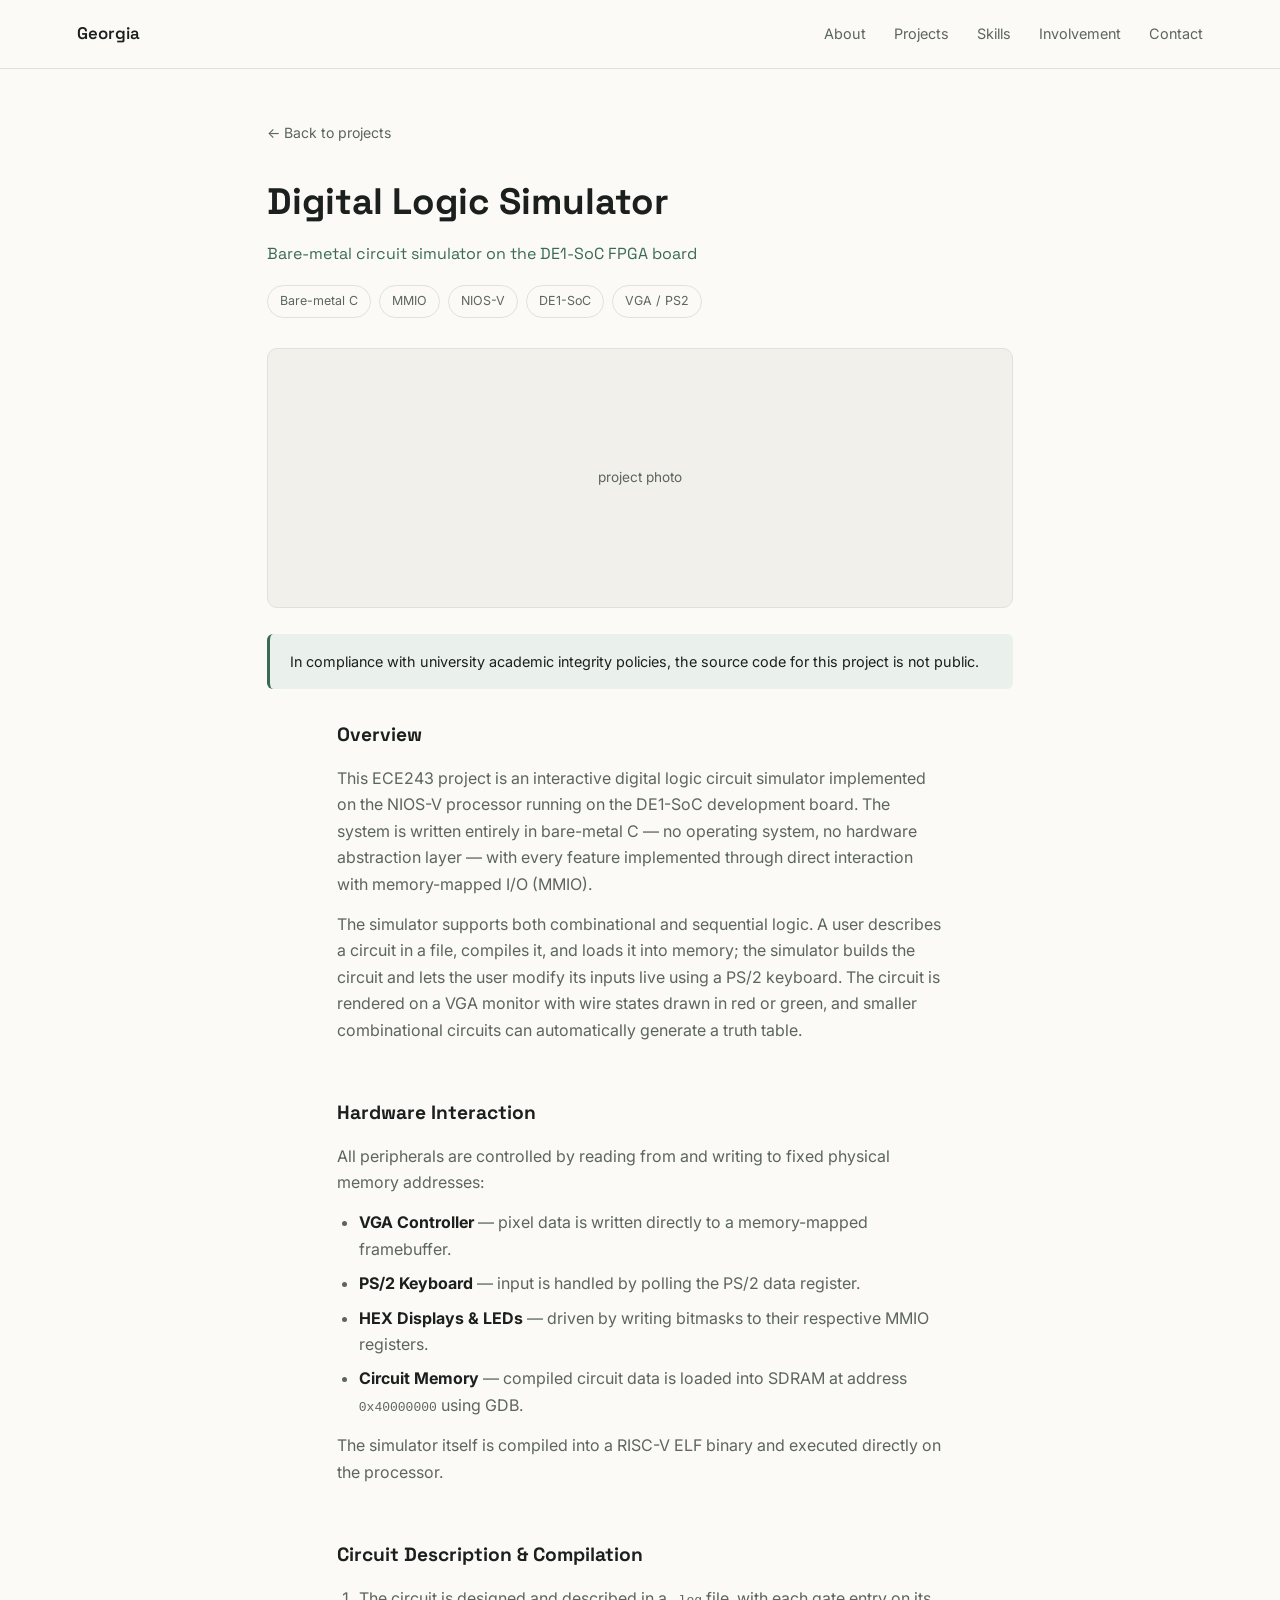
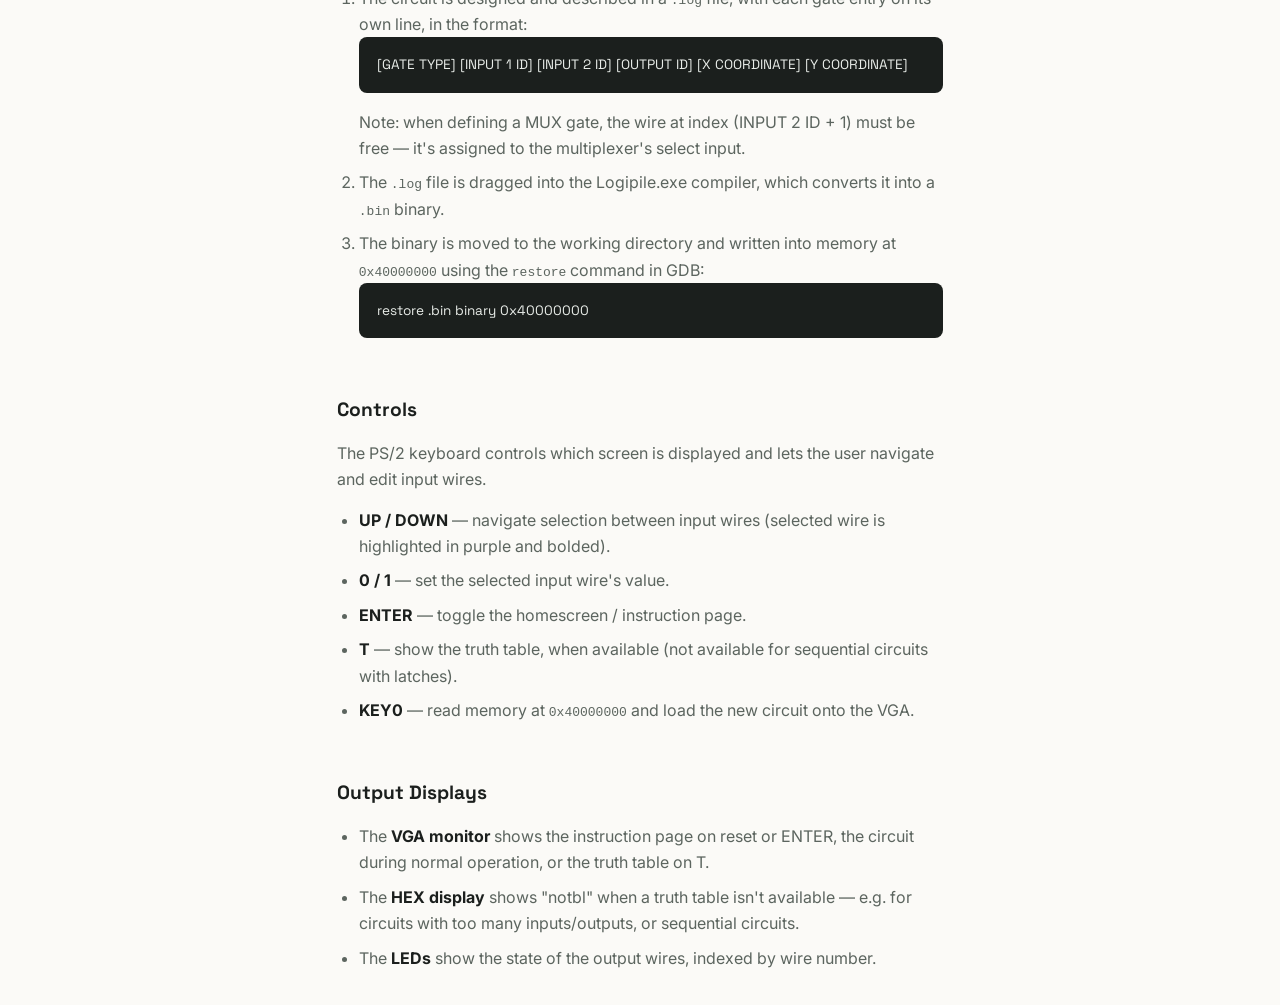
==== projects/digital-logic-simulator.html @ 555fcbdc "Add files via upload" ====
<!DOCTYPE html>
<html lang="en">
<head>
<meta charset="UTF-8">
<meta name="viewport" content="width=device-width, initial-scale=1.0">
<title>Digital Logic Simulator — Georgia</title>
<link rel="preconnect" href="https://fonts.googleapis.com">
<link rel="preconnect" href="https://fonts.gstatic.com" crossorigin>
<link href="https://fonts.googleapis.com/css2?family=Space+Grotesk:wght@400;500;600;700&family=Inter:wght@400;500;600&display=swap" rel="stylesheet">
<link rel="stylesheet" href="../style.css">
</head>
<body>

<header>
  <a class="name" href="../index.html">Georgia</a>
  <nav>
    <a href="../index.html#about">About</a>
    <a href="../index.html#projects">Projects</a>
    <a href="../index.html#skills">Skills</a>
    <a href="../index.html#involvement">Involvement</a>
    <a href="../index.html#contact">Contact</a>
  </nav>
</header>

<section class="detail-hero">
  <a class="back-link" href="../index.html#projects">&larr; Back to projects</a>
  <h1>Digital Logic Simulator</h1>
  <div class="subtitle">Bare-metal circuit simulator on the DE1-SoC FPGA board</div>
  <div class="tags">
    <span class="tag">Bare-metal C</span>
    <span class="tag">MMIO</span>
    <span class="tag">NIOS-V</span>
    <span class="tag">DE1-SoC</span>
    <span class="tag">VGA / PS2</span>
  </div>

  <div class="detail-photo">project photo</div>
  <!-- To add a photo: replace the div above with
       <div class="detail-photo"><img src="../images/digital-logic-simulator.jpg" alt="Digital Logic Simulator"></div> -->

  <div class="callout">
    In compliance with university academic integrity policies, the source code for this project is not public.
  </div>
</section>

<section class="detail-section">
  <h2>Overview</h2>
  <p>
    This ECE243 project is an interactive digital logic circuit simulator implemented on the NIOS-V processor running on the DE1-SoC development board. The system is written entirely in bare-metal C — no operating system, no hardware abstraction layer — with every feature implemented through direct interaction with memory-mapped I/O (MMIO).
  </p>
  <p>
    The simulator supports both combinational and sequential logic. A user describes a circuit in a file, compiles it, and loads it into memory; the simulator builds the circuit and lets the user modify its inputs live using a PS/2 keyboard. The circuit is rendered on a VGA monitor with wire states drawn in red or green, and smaller combinational circuits can automatically generate a truth table.
  </p>
</section>

<section class="detail-section">
  <h2>Hardware Interaction</h2>
  <p>All peripherals are controlled by reading from and writing to fixed physical memory addresses:</p>
  <ul>
    <li><b>VGA Controller</b> — pixel data is written directly to a memory-mapped framebuffer.</li>
    <li><b>PS/2 Keyboard</b> — input is handled by polling the PS/2 data register.</li>
    <li><b>HEX Displays &amp; LEDs</b> — driven by writing bitmasks to their respective MMIO registers.</li>
    <li><b>Circuit Memory</b> — compiled circuit data is loaded into SDRAM at address <code>0x40000000</code> using GDB.</li>
  </ul>
  <p>The simulator itself is compiled into a RISC-V ELF binary and executed directly on the processor.</p>
</section>

<section class="detail-section">
  <h2>Circuit Description &amp; Compilation</h2>
  <ol>
    <li>The circuit is designed and described in a <code>.log</code> file, with each gate entry on its own line, in the format:
      <div class="code-block">[GATE TYPE] [INPUT 1 ID] [INPUT 2 ID] [OUTPUT ID] [X COORDINATE] [Y COORDINATE]</div>
      Note: when defining a MUX gate, the wire at index (INPUT 2 ID + 1) must be free — it's assigned to the multiplexer's select input.
    </li>
    <li>The <code>.log</code> file is dragged into the Logipile.exe compiler, which converts it into a <code>.bin</code> binary.</li>
    <li>The binary is moved to the working directory and written into memory at <code>0x40000000</code> using the <code>restore</code> command in GDB:
      <div class="code-block">restore .bin binary 0x40000000</div>
    </li>
  </ol>
</section>

<section class="detail-section">
  <h2>Controls</h2>
  <p>The PS/2 keyboard controls which screen is displayed and lets the user navigate and edit input wires.</p>
  <ul>
    <li><b>UP / DOWN</b> — navigate selection between input wires (selected wire is highlighted in purple and bolded).</li>
    <li><b>0 / 1</b> — set the selected input wire's value.</li>
    <li><b>ENTER</b> — toggle the homescreen / instruction page.</li>
    <li><b>T</b> — show the truth table, when available (not available for sequential circuits with latches).</li>
    <li><b>KEY0</b> — read memory at <code>0x40000000</code> and load the new circuit onto the VGA.</li>
  </ul>
</section>

<section class="detail-section">
  <h2>Output Displays</h2>
  <ul>
    <li>The <b>VGA monitor</b> shows the instruction page on reset or ENTER, the circuit during normal operation, or the truth table on T.</li>
    <li>The <b>HEX display</b> shows "notbl" when a truth table isn't available — e.g. for circuits with too many inputs/outputs, or sequential circuits.</li>
    <li>The <b>LEDs</b> show the state of the output wires, indexed by wire number.</li>
  </ul>
</section>

</body>
</html>
---- style.css ----
:root{
  --bg: #fbfaf7;
  --ink: #1b1f1d;
  --muted: #5c655f;
  --line: #dfe1dc;
  --accent: #3a6b52;
  --accent-bg: #eaf1ec;
  --card: #ffffff;
  --mono: 'Space Grotesk', sans-serif;
  --sans: 'Inter', sans-serif;
}
*{ box-sizing:border-box; margin:0; padding:0; }
html{ scroll-behavior:smooth; }
body{ background:var(--bg); color:var(--ink); font-family:var(--sans); line-height:1.65; }
a{ color:inherit; }
img{ max-width:100%; display:block; }

header{
  position:sticky; top:0; z-index:10; background:rgba(251,250,247,0.9); backdrop-filter:blur(6px);
  border-bottom:1px solid var(--line);
  display:flex; justify-content:space-between; align-items:center;
  padding:20px 6vw;
}
header .name{ font-family:var(--mono); font-weight:600; font-size:1.05rem; text-decoration:none; }
nav{ display:flex; gap:28px; font-size:0.9rem; }
nav a{ text-decoration:none; color:var(--muted); }
nav a:hover{ color:var(--ink); }

section{ padding:80px 6vw; max-width:900px; margin:0 auto; }

/* Hero (homepage) */
.hero{ padding-top:70px; padding-bottom:60px; display:flex; gap:48px; align-items:center; flex-wrap:wrap; }
.hero-text{ flex:1 1 380px; }
.hero-photo{
  flex:0 0 200px; width:200px; height:200px; border-radius:50%;
  background:var(--card); border:1px solid var(--line);
  display:flex; align-items:center; justify-content:center;
  color:var(--muted); font-size:0.8rem; text-align:center; overflow:hidden;
}
.hero-photo img{ width:100%; height:100%; object-fit:cover; }
.hero h1{ font-family:var(--mono); font-weight:700; font-size:clamp(2rem, 4vw, 2.6rem); line-height:1.2; }
.hero .role{ color:var(--accent); font-family:var(--mono); font-weight:500; margin-top:6px; font-size:1.1rem; }
.hero p{ margin-top:16px; color:var(--muted); max-width:520px; }
.hero .tags{ margin-top:20px; display:flex; gap:8px; flex-wrap:wrap; }
.tag{ font-size:0.78rem; color:var(--muted); border:1px solid var(--line); padding:5px 12px; border-radius:20px; }

h2.sec-title{ font-family:var(--mono); font-size:1.5rem; margin-bottom:36px; }

/* About */
.about p{ color:var(--muted); max-width:640px; }

/* Project cards (homepage grid) */
.project{
  background:var(--card); border:1px solid var(--line); border-radius:10px;
  overflow:hidden; margin-bottom:28px; display:flex; flex-wrap:wrap;
  transition:border-color .2s, transform .2s;
}
.project:hover{ border-color:var(--accent); }
.project-photo{
  flex:0 0 260px; min-height:180px; background:#f1f0eb;
  display:flex; align-items:center; justify-content:center;
  color:var(--muted); font-size:0.8rem; text-align:center; padding:20px;
}
.project-photo img{ width:100%; height:100%; object-fit:cover; }
.project-body{ flex:1 1 320px; padding:26px 28px; display:flex; flex-direction:column; }
.project-body h3{ font-family:var(--mono); font-size:1.1rem; margin-bottom:8px; }
.project-body p{ color:var(--muted); font-size:0.95rem; }
.project-tags{ margin-top:14px; display:flex; gap:8px; flex-wrap:wrap; }
.project-tags span{ font-size:0.72rem; color:var(--accent); background:var(--accent-bg); padding:4px 10px; border-radius:20px; }
.project-link{
  margin-top:16px; font-size:0.88rem; font-weight:600; color:var(--accent);
  text-decoration:none; display:inline-flex; align-items:center; gap:6px;
}
.project-link:hover{ text-decoration:underline; }

/* Skills */
.skills-grid{ display:grid; grid-template-columns:repeat(2, 1fr); gap:30px; }
.skill-group h4{ font-family:var(--mono); font-size:0.95rem; margin-bottom:10px; }
.skill-group ul{ list-style:none; color:var(--muted); font-size:0.92rem; }
.skill-group li{ padding:5px 0; }

/* Involvement */
.role-row{ display:flex; gap:20px; margin-bottom:24px; padding-bottom:24px; border-bottom:1px solid var(--line); }
.role-row:last-child{ border-bottom:none; }
.role-row .org{ flex:0 0 140px; font-family:var(--mono); font-weight:600; }
.role-row h3{ font-size:1rem; margin-bottom:4px; }
.role-row p{ color:var(--muted); font-size:0.92rem; }

footer{ border-top:1px solid var(--line); padding:60px 6vw; text-align:center; }
footer h2{ font-family:var(--mono); font-size:1.4rem; margin-bottom:12px; }
footer p{ color:var(--muted); margin-bottom:20px; }
.links{ display:flex; gap:26px; justify-content:center; flex-wrap:wrap; }
.links a{ text-decoration:none; border-bottom:1px solid var(--line); padding-bottom:2px; font-size:0.95rem; }
.links a:hover{ border-color:var(--accent); color:var(--accent); }
.fine{ margin-top:36px; font-size:0.75rem; color:#9aa39c; }

/* ---- Project detail pages ---- */
.back-link{
  display:inline-flex; align-items:center; gap:6px; font-size:0.88rem; color:var(--muted);
  text-decoration:none; margin-bottom:28px;
}
.back-link:hover{ color:var(--accent); }

.detail-hero{ padding-top:50px; padding-bottom:10px; }
.detail-hero h1{ font-family:var(--mono); font-weight:700; font-size:clamp(1.8rem, 4vw, 2.3rem); }
.detail-hero .subtitle{ color:var(--accent); font-family:var(--mono); font-size:1rem; margin-top:8px; }
.detail-hero .tags{ margin-top:18px; display:flex; gap:8px; flex-wrap:wrap; }

.detail-photo{
  margin-top:30px; border-radius:10px; overflow:hidden; background:#f1f0eb;
  min-height:260px; display:flex; align-items:center; justify-content:center;
  color:var(--muted); font-size:0.85rem; border:1px solid var(--line);
}
.detail-photo img{ width:100%; height:100%; object-fit:cover; }

.callout{
  margin-top:26px; padding:16px 20px; background:var(--accent-bg); border-left:3px solid var(--accent);
  border-radius:6px; font-size:0.9rem; color:var(--ink);
}

.detail-section{ padding-top:20px; padding-bottom:20px; max-width:760px; }
.detail-section h2{ font-family:var(--mono); font-size:1.2rem; margin-bottom:14px; }
.detail-section p{ color:var(--muted); margin-bottom:14px; }
.detail-section ul, .detail-section ol{ color:var(--muted); margin-left:22px; margin-bottom:14px; }
.detail-section li{ margin-bottom:8px; }
.detail-section li b{ color:var(--ink); }

.code-block{
  background:#1b1f1d; color:#e8ece8; font-family:'Space Grotesk', monospace;
  font-size:0.85rem; padding:16px 18px; border-radius:8px; overflow-x:auto;
  margin-bottom:16px; line-height:1.7;
}

@media (max-width:700px){
  .skills-grid{ grid-template-columns:1fr; }
  nav{ gap:16px; font-size:0.82rem; }
  .hero{ flex-direction:column-reverse; text-align:center; }
  .hero p{ margin-left:auto; margin-right:auto; }
  .hero .tags{ justify-content:center; }
  .project{ flex-direction:column; }
  .project-photo{ flex:0 0 160px; width:100%; }
}
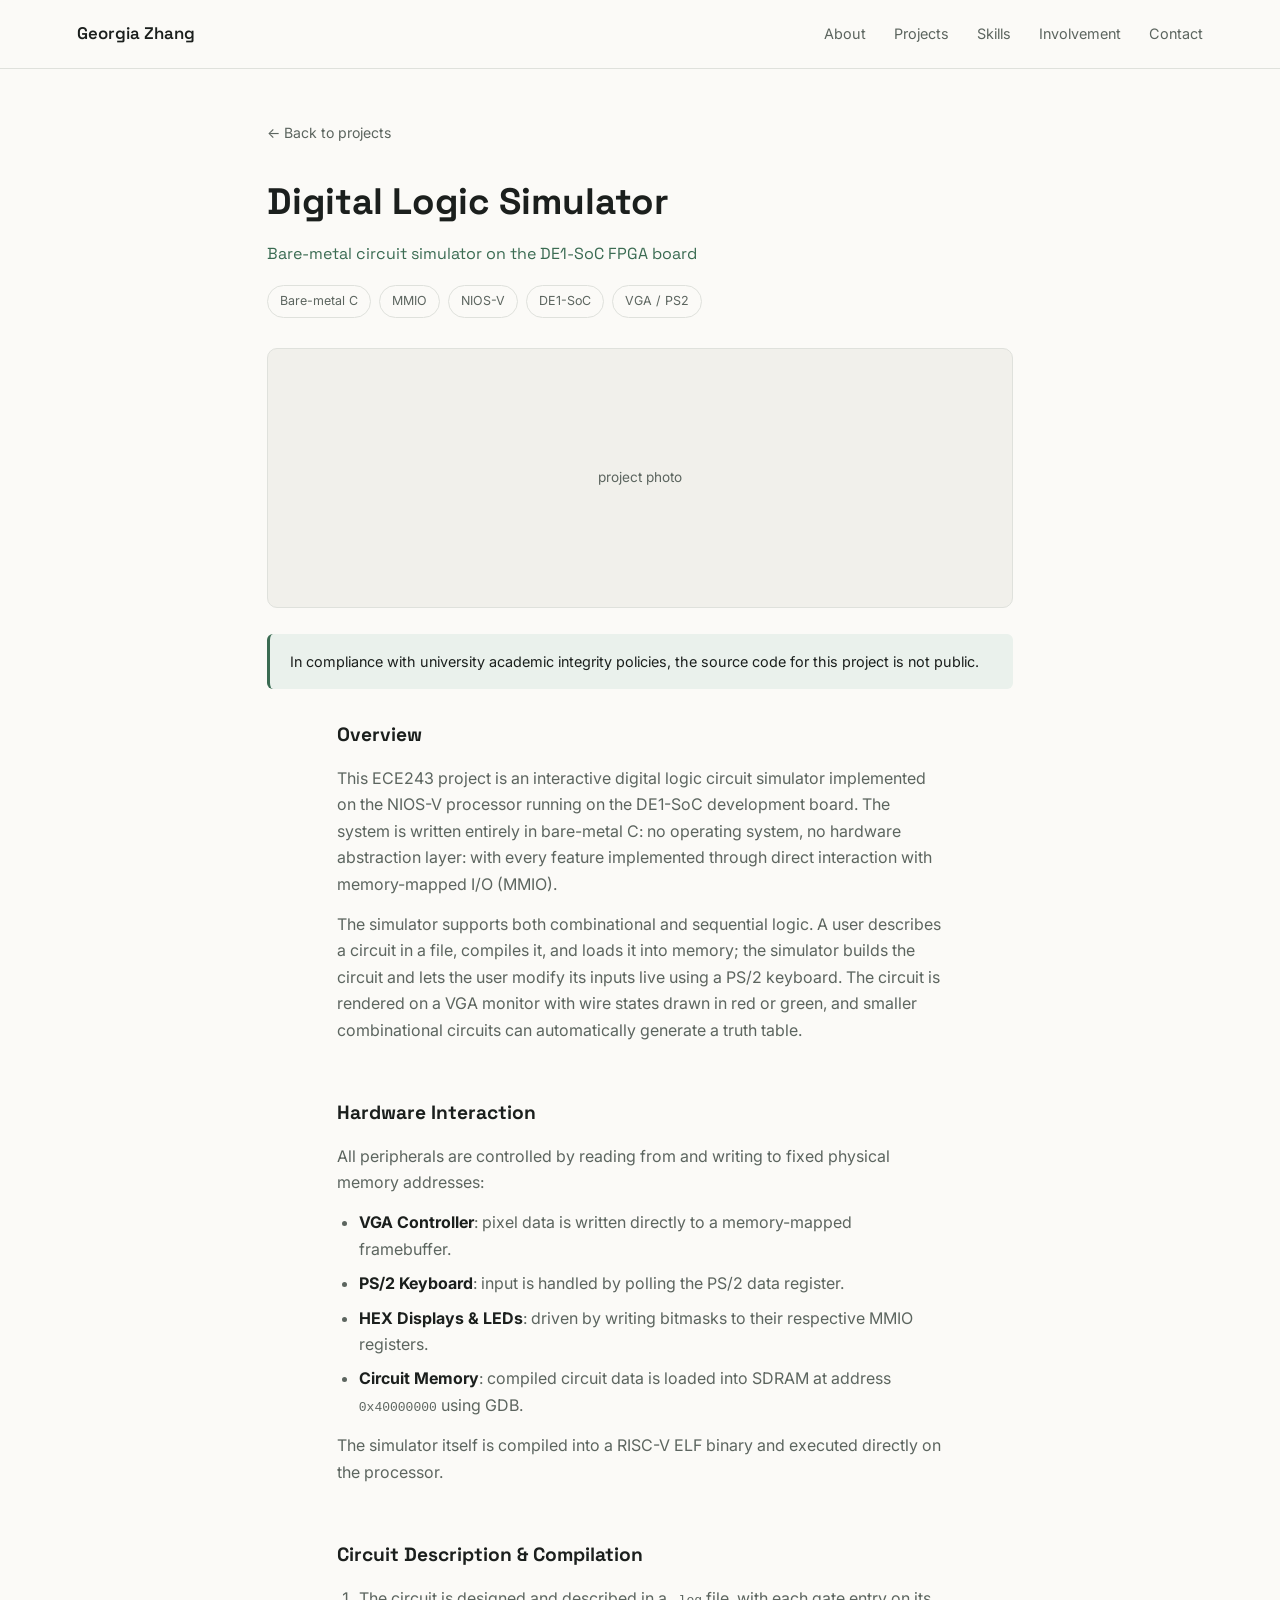
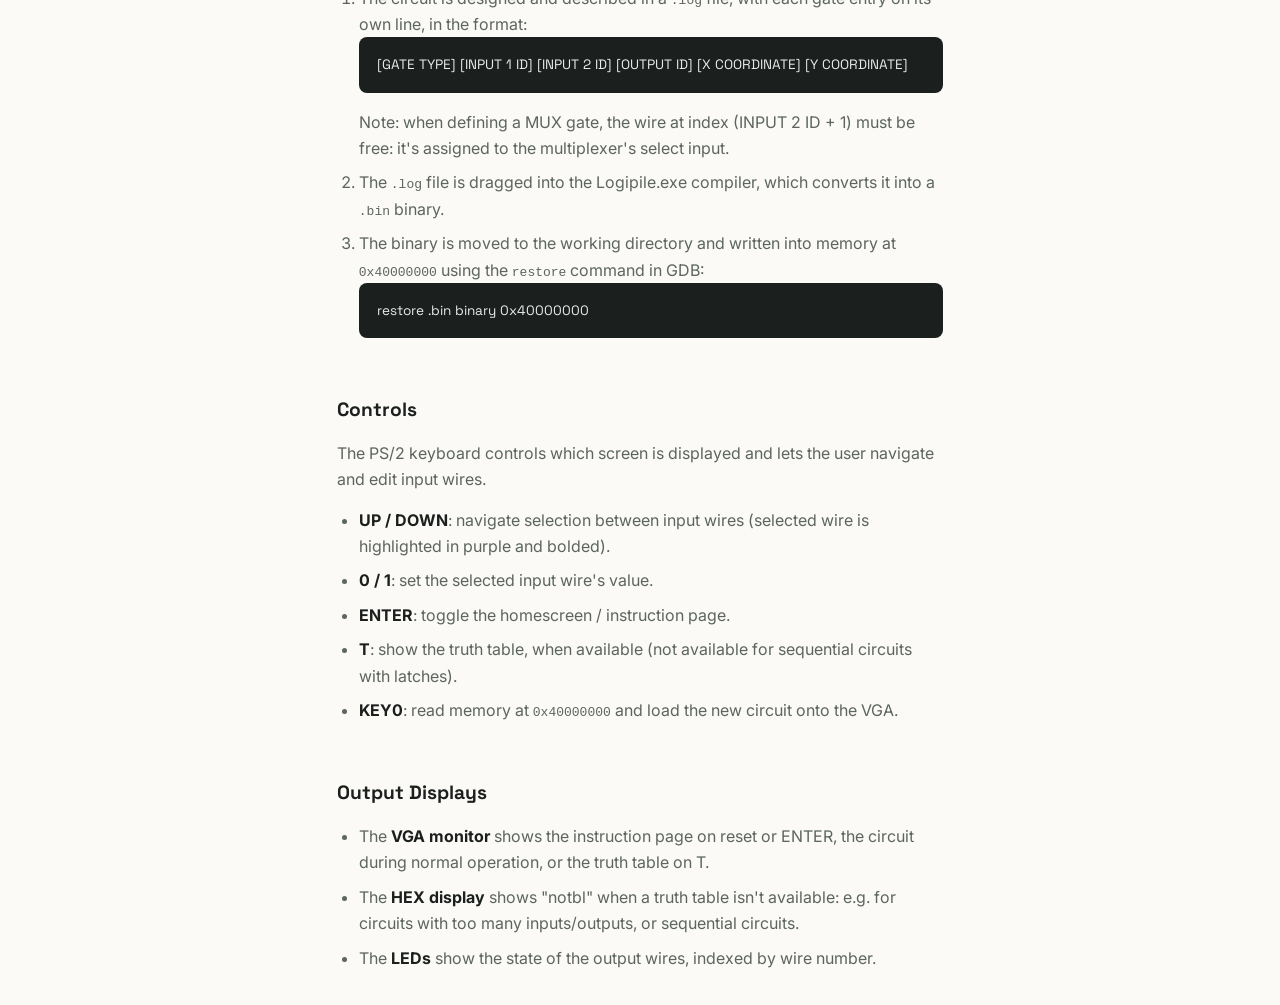
==== commit abab2598: "updatw" ====
--- a/projects/digital-logic-simulator.html
+++ b/projects/digital-logic-simulator.html
@@ -3,7 +3,7 @@
 <head>
 <meta charset="UTF-8">
 <meta name="viewport" content="width=device-width, initial-scale=1.0">
-<title>Digital Logic Simulator — Georgia</title>
+<title>Digital Logic Simulator: Georgia Zhang</title>
 <link rel="preconnect" href="https://fonts.googleapis.com">
 <link rel="preconnect" href="https://fonts.gstatic.com" crossorigin>
 <link href="https://fonts.googleapis.com/css2?family=Space+Grotesk:wght@400;500;600;700&family=Inter:wght@400;500;600&display=swap" rel="stylesheet">
@@ -12,7 +12,7 @@
 <body>
 
 <header>
-  <a class="name" href="../index.html">Georgia</a>
+  <a class="name" href="../index.html">Georgia Zhang</a>
   <nav>
     <a href="../index.html#about">About</a>
     <a href="../index.html#projects">Projects</a>
@@ -46,7 +46,7 @@
 <section class="detail-section">
   <h2>Overview</h2>
   <p>
-    This ECE243 project is an interactive digital logic circuit simulator implemented on the NIOS-V processor running on the DE1-SoC development board. The system is written entirely in bare-metal C — no operating system, no hardware abstraction layer — with every feature implemented through direct interaction with memory-mapped I/O (MMIO).
+    This ECE243 project is an interactive digital logic circuit simulator implemented on the NIOS-V processor running on the DE1-SoC development board. The system is written entirely in bare-metal C: no operating system, no hardware abstraction layer: with every feature implemented through direct interaction with memory-mapped I/O (MMIO).
   </p>
   <p>
     The simulator supports both combinational and sequential logic. A user describes a circuit in a file, compiles it, and loads it into memory; the simulator builds the circuit and lets the user modify its inputs live using a PS/2 keyboard. The circuit is rendered on a VGA monitor with wire states drawn in red or green, and smaller combinational circuits can automatically generate a truth table.
@@ -57,10 +57,10 @@
   <h2>Hardware Interaction</h2>
   <p>All peripherals are controlled by reading from and writing to fixed physical memory addresses:</p>
   <ul>
-    <li><b>VGA Controller</b> — pixel data is written directly to a memory-mapped framebuffer.</li>
-    <li><b>PS/2 Keyboard</b> — input is handled by polling the PS/2 data register.</li>
-    <li><b>HEX Displays &amp; LEDs</b> — driven by writing bitmasks to their respective MMIO registers.</li>
-    <li><b>Circuit Memory</b> — compiled circuit data is loaded into SDRAM at address <code>0x40000000</code> using GDB.</li>
+    <li><b>VGA Controller</b>: pixel data is written directly to a memory-mapped framebuffer.</li>
+    <li><b>PS/2 Keyboard</b>: input is handled by polling the PS/2 data register.</li>
+    <li><b>HEX Displays &amp; LEDs</b>: driven by writing bitmasks to their respective MMIO registers.</li>
+    <li><b>Circuit Memory</b>: compiled circuit data is loaded into SDRAM at address <code>0x40000000</code> using GDB.</li>
   </ul>
   <p>The simulator itself is compiled into a RISC-V ELF binary and executed directly on the processor.</p>
 </section>
@@ -70,7 +70,7 @@
   <ol>
     <li>The circuit is designed and described in a <code>.log</code> file, with each gate entry on its own line, in the format:
       <div class="code-block">[GATE TYPE] [INPUT 1 ID] [INPUT 2 ID] [OUTPUT ID] [X COORDINATE] [Y COORDINATE]</div>
-      Note: when defining a MUX gate, the wire at index (INPUT 2 ID + 1) must be free — it's assigned to the multiplexer's select input.
+      Note: when defining a MUX gate, the wire at index (INPUT 2 ID + 1) must be free: it's assigned to the multiplexer's select input.
     </li>
     <li>The <code>.log</code> file is dragged into the Logipile.exe compiler, which converts it into a <code>.bin</code> binary.</li>
     <li>The binary is moved to the working directory and written into memory at <code>0x40000000</code> using the <code>restore</code> command in GDB:
@@ -83,11 +83,11 @@
   <h2>Controls</h2>
   <p>The PS/2 keyboard controls which screen is displayed and lets the user navigate and edit input wires.</p>
   <ul>
-    <li><b>UP / DOWN</b> — navigate selection between input wires (selected wire is highlighted in purple and bolded).</li>
-    <li><b>0 / 1</b> — set the selected input wire's value.</li>
-    <li><b>ENTER</b> — toggle the homescreen / instruction page.</li>
-    <li><b>T</b> — show the truth table, when available (not available for sequential circuits with latches).</li>
-    <li><b>KEY0</b> — read memory at <code>0x40000000</code> and load the new circuit onto the VGA.</li>
+    <li><b>UP / DOWN</b>: navigate selection between input wires (selected wire is highlighted in purple and bolded).</li>
+    <li><b>0 / 1</b>: set the selected input wire's value.</li>
+    <li><b>ENTER</b>: toggle the homescreen / instruction page.</li>
+    <li><b>T</b>: show the truth table, when available (not available for sequential circuits with latches).</li>
+    <li><b>KEY0</b>: read memory at <code>0x40000000</code> and load the new circuit onto the VGA.</li>
   </ul>
 </section>
 
@@ -95,7 +95,7 @@
   <h2>Output Displays</h2>
   <ul>
     <li>The <b>VGA monitor</b> shows the instruction page on reset or ENTER, the circuit during normal operation, or the truth table on T.</li>
-    <li>The <b>HEX display</b> shows "notbl" when a truth table isn't available — e.g. for circuits with too many inputs/outputs, or sequential circuits.</li>
+    <li>The <b>HEX display</b> shows "notbl" when a truth table isn't available: e.g. for circuits with too many inputs/outputs, or sequential circuits.</li>
     <li>The <b>LEDs</b> show the state of the output wires, indexed by wire number.</li>
   </ul>
 </section>
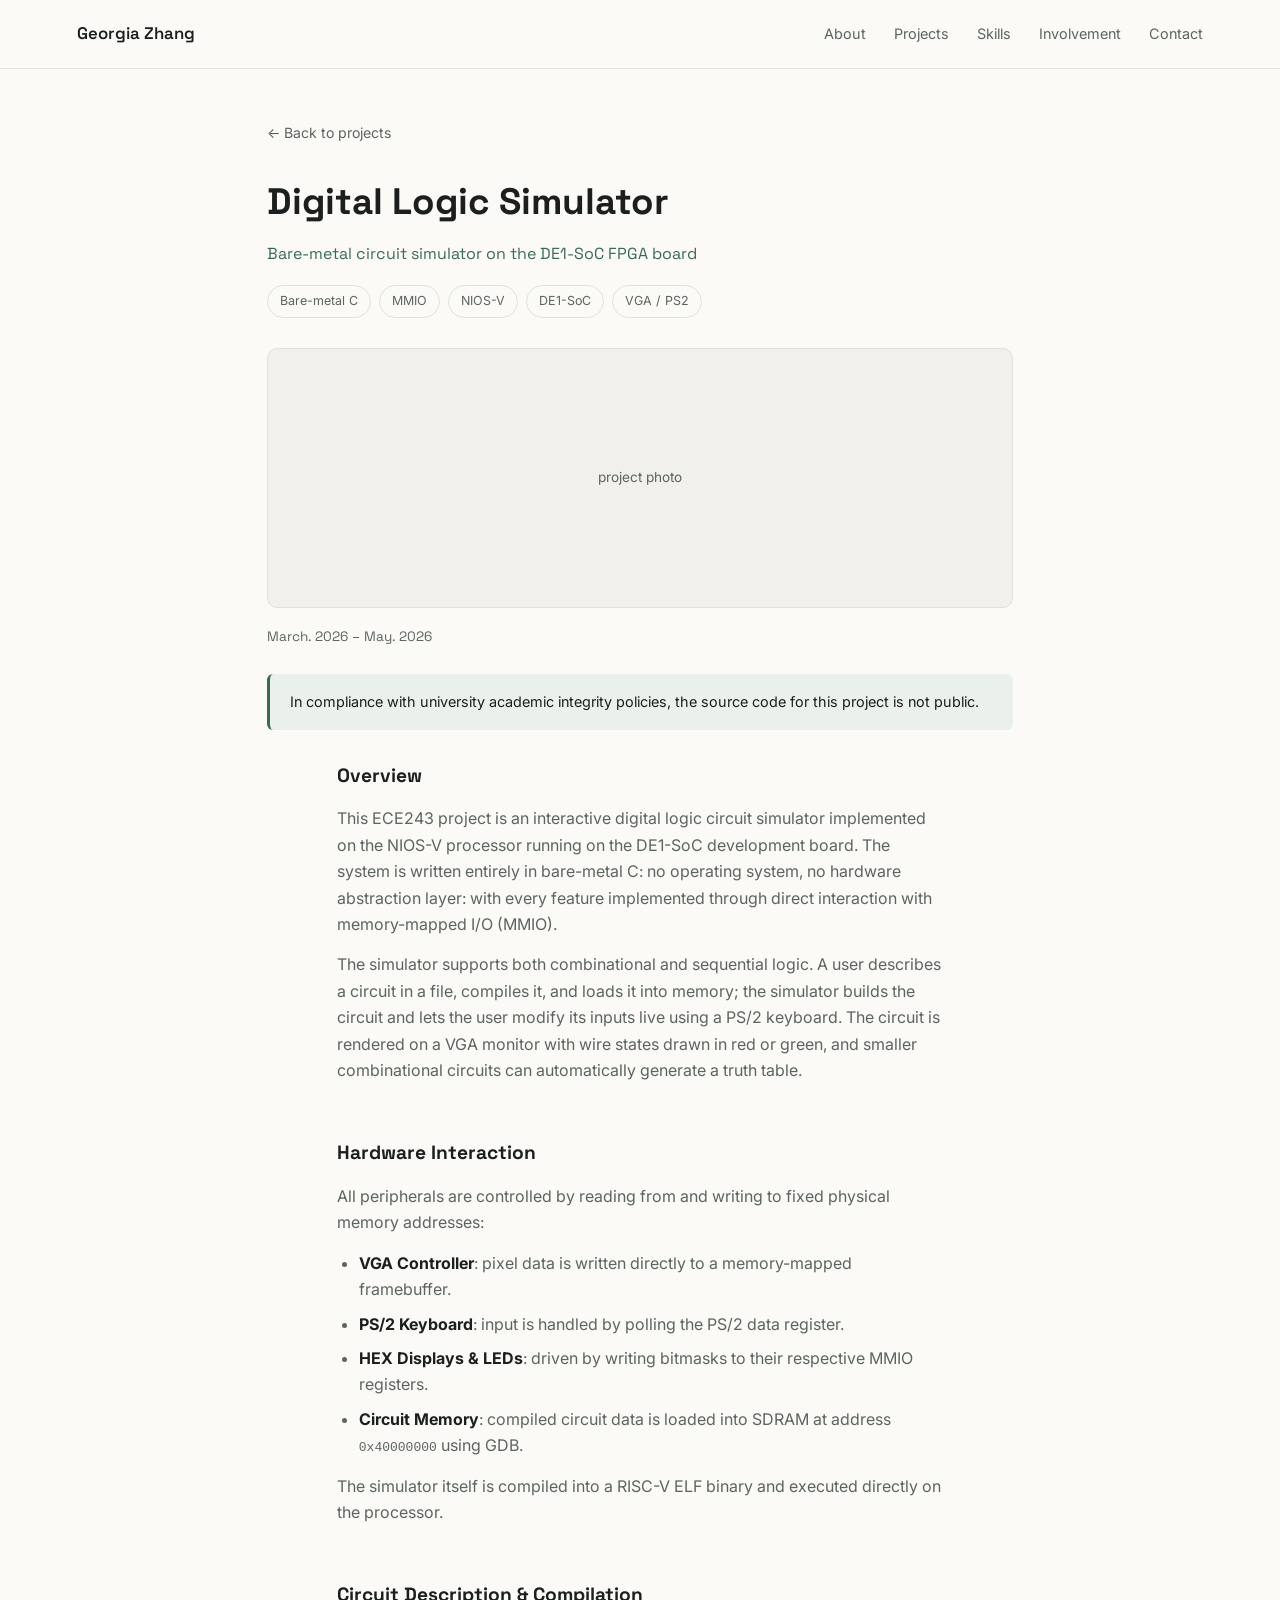
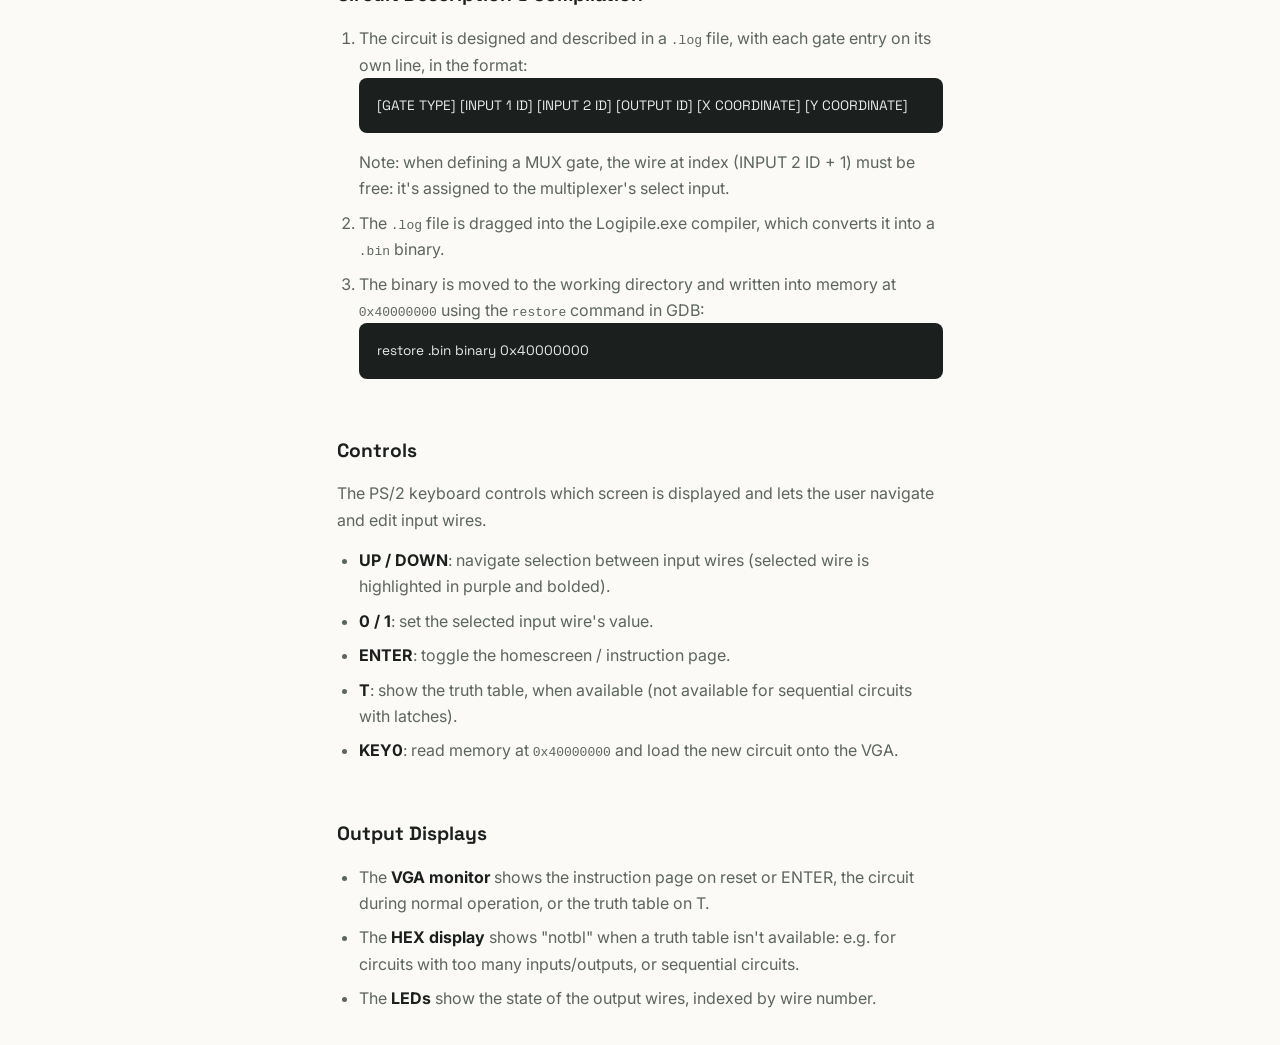
==== commit 167841d1: "updates" ====
--- a/projects/digital-logic-simulator.html
+++ b/projects/digital-logic-simulator.html
@@ -1,104 +1,126 @@
 <!DOCTYPE html>
 <html lang="en">
+
 <head>
-<meta charset="UTF-8">
-<meta name="viewport" content="width=device-width, initial-scale=1.0">
-<title>Digital Logic Simulator: Georgia Zhang</title>
-<link rel="preconnect" href="https://fonts.googleapis.com">
-<link rel="preconnect" href="https://fonts.gstatic.com" crossorigin>
-<link href="https://fonts.googleapis.com/css2?family=Space+Grotesk:wght@400;500;600;700&family=Inter:wght@400;500;600&display=swap" rel="stylesheet">
-<link rel="stylesheet" href="../style.css">
+  <meta charset="UTF-8">
+  <meta name="viewport" content="width=device-width, initial-scale=1.0">
+  <title>Digital Logic Simulator: Georgia Zhang</title>
+  <link rel="preconnect" href="https://fonts.googleapis.com">
+  <link rel="preconnect" href="https://fonts.gstatic.com" crossorigin>
+  <link
+    href="https://fonts.googleapis.com/css2?family=Space+Grotesk:wght@400;500;600;700&family=Inter:wght@400;500;600&display=swap"
+    rel="stylesheet">
+  <link rel="stylesheet" href="../style.css">
 </head>
+
 <body>
 
-<header>
-  <a class="name" href="../index.html">Georgia Zhang</a>
-  <nav>
-    <a href="../index.html#about">About</a>
-    <a href="../index.html#projects">Projects</a>
-    <a href="../index.html#skills">Skills</a>
-    <a href="../index.html#involvement">Involvement</a>
-    <a href="../index.html#contact">Contact</a>
-  </nav>
-</header>
+  <header>
+    <a class="name" href="../index.html">Georgia Zhang</a>
+    <nav>
+      <a href="../index.html#about">About</a>
+      <a href="../index.html#projects">Projects</a>
+      <a href="../index.html#skills">Skills</a>
+      <a href="../index.html#involvement">Involvement</a>
+      <a href="../index.html#contact">Contact</a>
+    </nav>
+  </header>
 
-<section class="detail-hero">
-  <a class="back-link" href="../index.html#projects">&larr; Back to projects</a>
-  <h1>Digital Logic Simulator</h1>
-  <div class="subtitle">Bare-metal circuit simulator on the DE1-SoC FPGA board</div>
-  <div class="tags">
-    <span class="tag">Bare-metal C</span>
-    <span class="tag">MMIO</span>
-    <span class="tag">NIOS-V</span>
-    <span class="tag">DE1-SoC</span>
-    <span class="tag">VGA / PS2</span>
-  </div>
+  <section class="detail-hero">
+    <a class="back-link" href="../index.html#projects">&larr; Back to projects</a>
+    <h1>Digital Logic Simulator</h1>
+    <div class="subtitle">Bare-metal circuit simulator on the DE1-SoC FPGA board</div>
+    <div class="tags">
+      <span class="tag">Bare-metal C</span>
+      <span class="tag">MMIO</span>
+      <span class="tag">NIOS-V</span>
+      <span class="tag">DE1-SoC</span>
+      <span class="tag">VGA / PS2</span>
+    </div>
 
-  <div class="detail-photo">project photo</div>
-  <!-- To add a photo: replace the div above with
+    <div class="detail-photo">project photo</div>
+    <!-- To add a photo: replace the div above with
        <div class="detail-photo"><img src="../images/digital-logic-simulator.jpg" alt="Digital Logic Simulator"></div> -->
 
-  <div class="callout">
-    In compliance with university academic integrity policies, the source code for this project is not public.
-  </div>
-</section>
+    <p style="color:var(--muted); font-family:var(--mono); font-size:0.85rem; margin-top:18px;">March. 2026 – May. 2026
+    </p>
 
-<section class="detail-section">
-  <h2>Overview</h2>
-  <p>
-    This ECE243 project is an interactive digital logic circuit simulator implemented on the NIOS-V processor running on the DE1-SoC development board. The system is written entirely in bare-metal C: no operating system, no hardware abstraction layer: with every feature implemented through direct interaction with memory-mapped I/O (MMIO).
-  </p>
-  <p>
-    The simulator supports both combinational and sequential logic. A user describes a circuit in a file, compiles it, and loads it into memory; the simulator builds the circuit and lets the user modify its inputs live using a PS/2 keyboard. The circuit is rendered on a VGA monitor with wire states drawn in red or green, and smaller combinational circuits can automatically generate a truth table.
-  </p>
-</section>
+    <div class="callout">
+      In compliance with university academic integrity policies, the source code for this project is not public.
+    </div>
+  </section>
 
-<section class="detail-section">
-  <h2>Hardware Interaction</h2>
-  <p>All peripherals are controlled by reading from and writing to fixed physical memory addresses:</p>
-  <ul>
-    <li><b>VGA Controller</b>: pixel data is written directly to a memory-mapped framebuffer.</li>
-    <li><b>PS/2 Keyboard</b>: input is handled by polling the PS/2 data register.</li>
-    <li><b>HEX Displays &amp; LEDs</b>: driven by writing bitmasks to their respective MMIO registers.</li>
-    <li><b>Circuit Memory</b>: compiled circuit data is loaded into SDRAM at address <code>0x40000000</code> using GDB.</li>
-  </ul>
-  <p>The simulator itself is compiled into a RISC-V ELF binary and executed directly on the processor.</p>
-</section>
+  <section class="detail-section">
+    <h2>Overview</h2>
+    <p>
+      This ECE243 project is an interactive digital logic circuit simulator implemented on the NIOS-V processor running
+      on the DE1-SoC development board. The system is written entirely in bare-metal C: no operating system, no hardware
+      abstraction layer: with every feature implemented through direct interaction with memory-mapped I/O (MMIO).
+    </p>
+    <p>
+      The simulator supports both combinational and sequential logic. A user describes a circuit in a file, compiles it,
+      and loads it into memory; the simulator builds the circuit and lets the user modify its inputs live using a PS/2
+      keyboard. The circuit is rendered on a VGA monitor with wire states drawn in red or green, and smaller
+      combinational circuits can automatically generate a truth table.
+    </p>
+  </section>
 
-<section class="detail-section">
-  <h2>Circuit Description &amp; Compilation</h2>
-  <ol>
-    <li>The circuit is designed and described in a <code>.log</code> file, with each gate entry on its own line, in the format:
-      <div class="code-block">[GATE TYPE] [INPUT 1 ID] [INPUT 2 ID] [OUTPUT ID] [X COORDINATE] [Y COORDINATE]</div>
-      Note: when defining a MUX gate, the wire at index (INPUT 2 ID + 1) must be free: it's assigned to the multiplexer's select input.
-    </li>
-    <li>The <code>.log</code> file is dragged into the Logipile.exe compiler, which converts it into a <code>.bin</code> binary.</li>
-    <li>The binary is moved to the working directory and written into memory at <code>0x40000000</code> using the <code>restore</code> command in GDB:
-      <div class="code-block">restore .bin binary 0x40000000</div>
-    </li>
-  </ol>
-</section>
+  <section class="detail-section">
+    <h2>Hardware Interaction</h2>
+    <p>All peripherals are controlled by reading from and writing to fixed physical memory addresses:</p>
+    <ul>
+      <li><b>VGA Controller</b>: pixel data is written directly to a memory-mapped framebuffer.</li>
+      <li><b>PS/2 Keyboard</b>: input is handled by polling the PS/2 data register.</li>
+      <li><b>HEX Displays &amp; LEDs</b>: driven by writing bitmasks to their respective MMIO registers.</li>
+      <li><b>Circuit Memory</b>: compiled circuit data is loaded into SDRAM at address <code>0x40000000</code> using
+        GDB.</li>
+    </ul>
+    <p>The simulator itself is compiled into a RISC-V ELF binary and executed directly on the processor.</p>
+  </section>
 
-<section class="detail-section">
-  <h2>Controls</h2>
-  <p>The PS/2 keyboard controls which screen is displayed and lets the user navigate and edit input wires.</p>
-  <ul>
-    <li><b>UP / DOWN</b>: navigate selection between input wires (selected wire is highlighted in purple and bolded).</li>
-    <li><b>0 / 1</b>: set the selected input wire's value.</li>
-    <li><b>ENTER</b>: toggle the homescreen / instruction page.</li>
-    <li><b>T</b>: show the truth table, when available (not available for sequential circuits with latches).</li>
-    <li><b>KEY0</b>: read memory at <code>0x40000000</code> and load the new circuit onto the VGA.</li>
-  </ul>
-</section>
+  <section class="detail-section">
+    <h2>Circuit Description &amp; Compilation</h2>
+    <ol>
+      <li>The circuit is designed and described in a <code>.log</code> file, with each gate entry on its own line, in
+        the format:
+        <div class="code-block">[GATE TYPE] [INPUT 1 ID] [INPUT 2 ID] [OUTPUT ID] [X COORDINATE] [Y COORDINATE]</div>
+        Note: when defining a MUX gate, the wire at index (INPUT 2 ID + 1) must be free: it's assigned to the
+        multiplexer's select input.
+      </li>
+      <li>The <code>.log</code> file is dragged into the Logipile.exe compiler, which converts it into a
+        <code>.bin</code> binary.
+      </li>
+      <li>The binary is moved to the working directory and written into memory at <code>0x40000000</code> using the
+        <code>restore</code> command in GDB:
+        <div class="code-block">restore .bin binary 0x40000000</div>
+      </li>
+    </ol>
+  </section>
 
-<section class="detail-section">
-  <h2>Output Displays</h2>
-  <ul>
-    <li>The <b>VGA monitor</b> shows the instruction page on reset or ENTER, the circuit during normal operation, or the truth table on T.</li>
-    <li>The <b>HEX display</b> shows "notbl" when a truth table isn't available: e.g. for circuits with too many inputs/outputs, or sequential circuits.</li>
-    <li>The <b>LEDs</b> show the state of the output wires, indexed by wire number.</li>
-  </ul>
-</section>
+  <section class="detail-section">
+    <h2>Controls</h2>
+    <p>The PS/2 keyboard controls which screen is displayed and lets the user navigate and edit input wires.</p>
+    <ul>
+      <li><b>UP / DOWN</b>: navigate selection between input wires (selected wire is highlighted in purple and bolded).
+      </li>
+      <li><b>0 / 1</b>: set the selected input wire's value.</li>
+      <li><b>ENTER</b>: toggle the homescreen / instruction page.</li>
+      <li><b>T</b>: show the truth table, when available (not available for sequential circuits with latches).</li>
+      <li><b>KEY0</b>: read memory at <code>0x40000000</code> and load the new circuit onto the VGA.</li>
+    </ul>
+  </section>
+
+  <section class="detail-section">
+    <h2>Output Displays</h2>
+    <ul>
+      <li>The <b>VGA monitor</b> shows the instruction page on reset or ENTER, the circuit during normal operation, or
+        the truth table on T.</li>
+      <li>The <b>HEX display</b> shows "notbl" when a truth table isn't available: e.g. for circuits with too many
+        inputs/outputs, or sequential circuits.</li>
+      <li>The <b>LEDs</b> show the state of the output wires, indexed by wire number.</li>
+    </ul>
+  </section>
 
 </body>
-</html>
+
+</html>
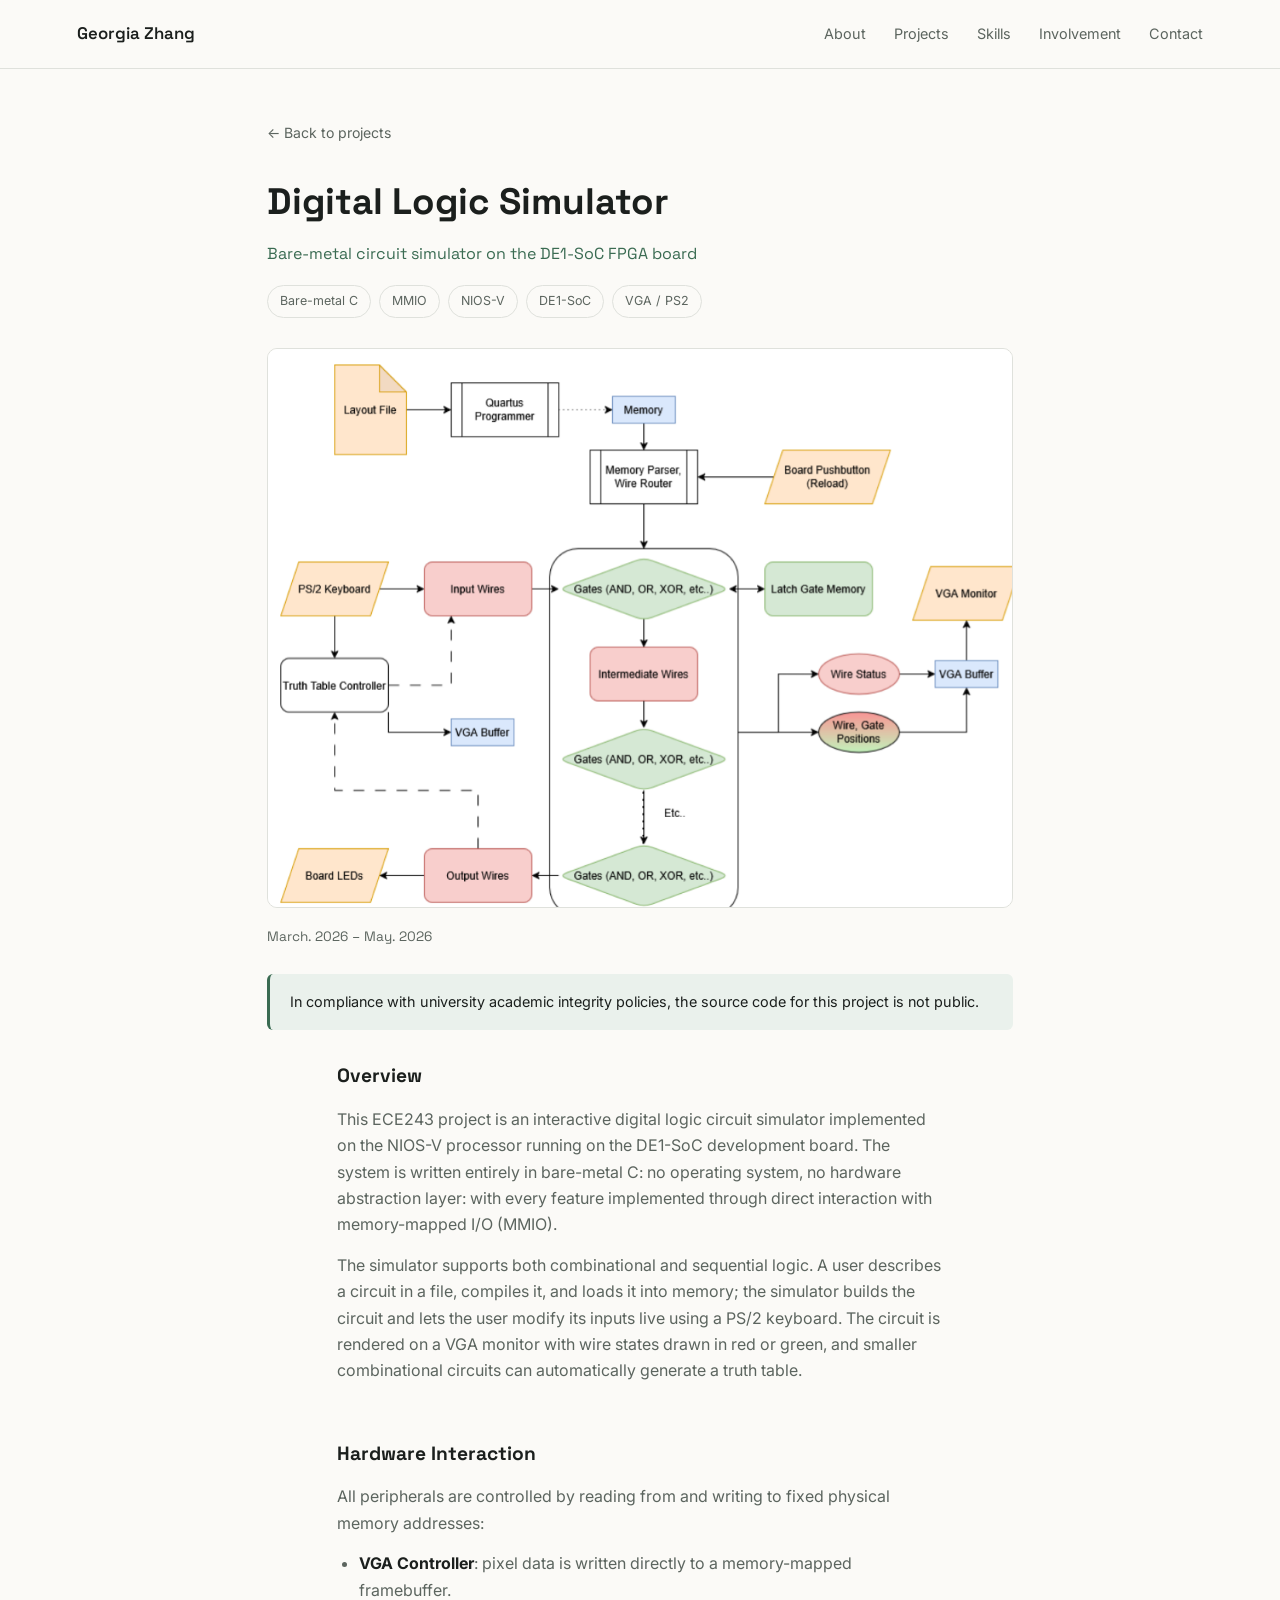
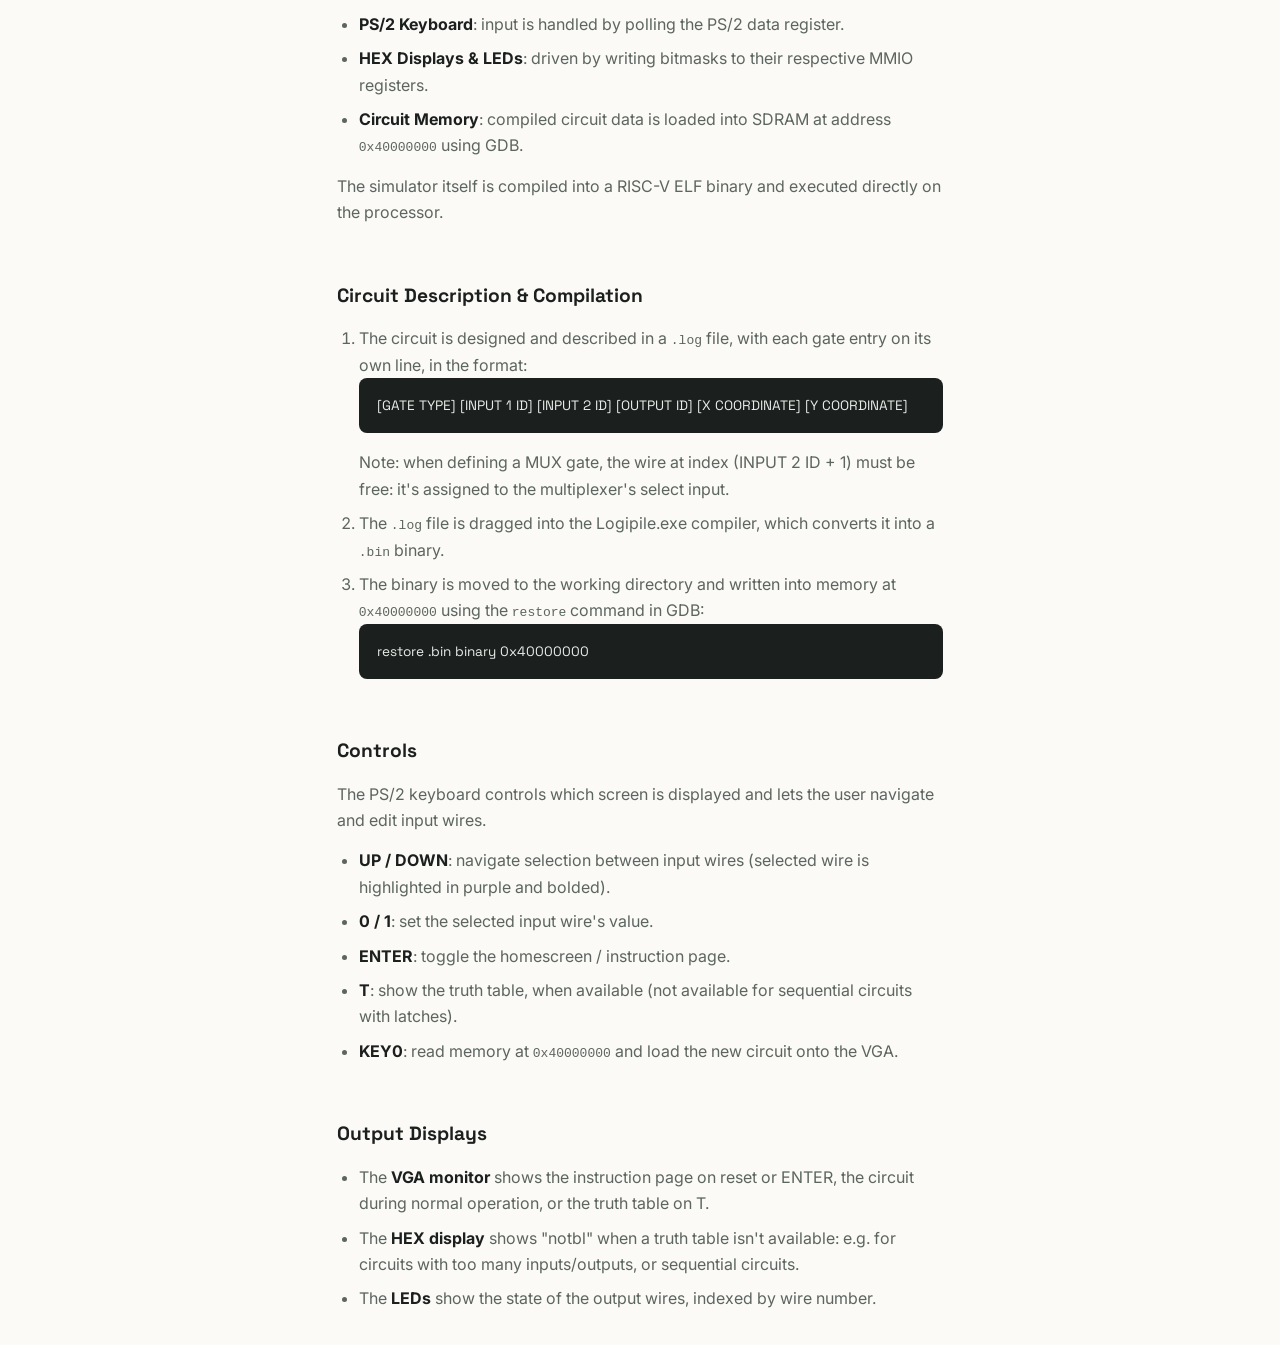
==== commit afaed769: "update" ====
--- a/projects/digital-logic-simulator.html
+++ b/projects/digital-logic-simulator.html
@@ -38,7 +38,7 @@
       <span class="tag">VGA / PS2</span>
     </div>
 
-    <div class="detail-photo">project photo</div>
+    <div class="detail-photo"><img src="../images/digital-logic-simulator.png" alt="Digital Logic Simulator"></div>
     <!-- To add a photo: replace the div above with
        <div class="detail-photo"><img src="../images/digital-logic-simulator.jpg" alt="Digital Logic Simulator"></div> -->
 
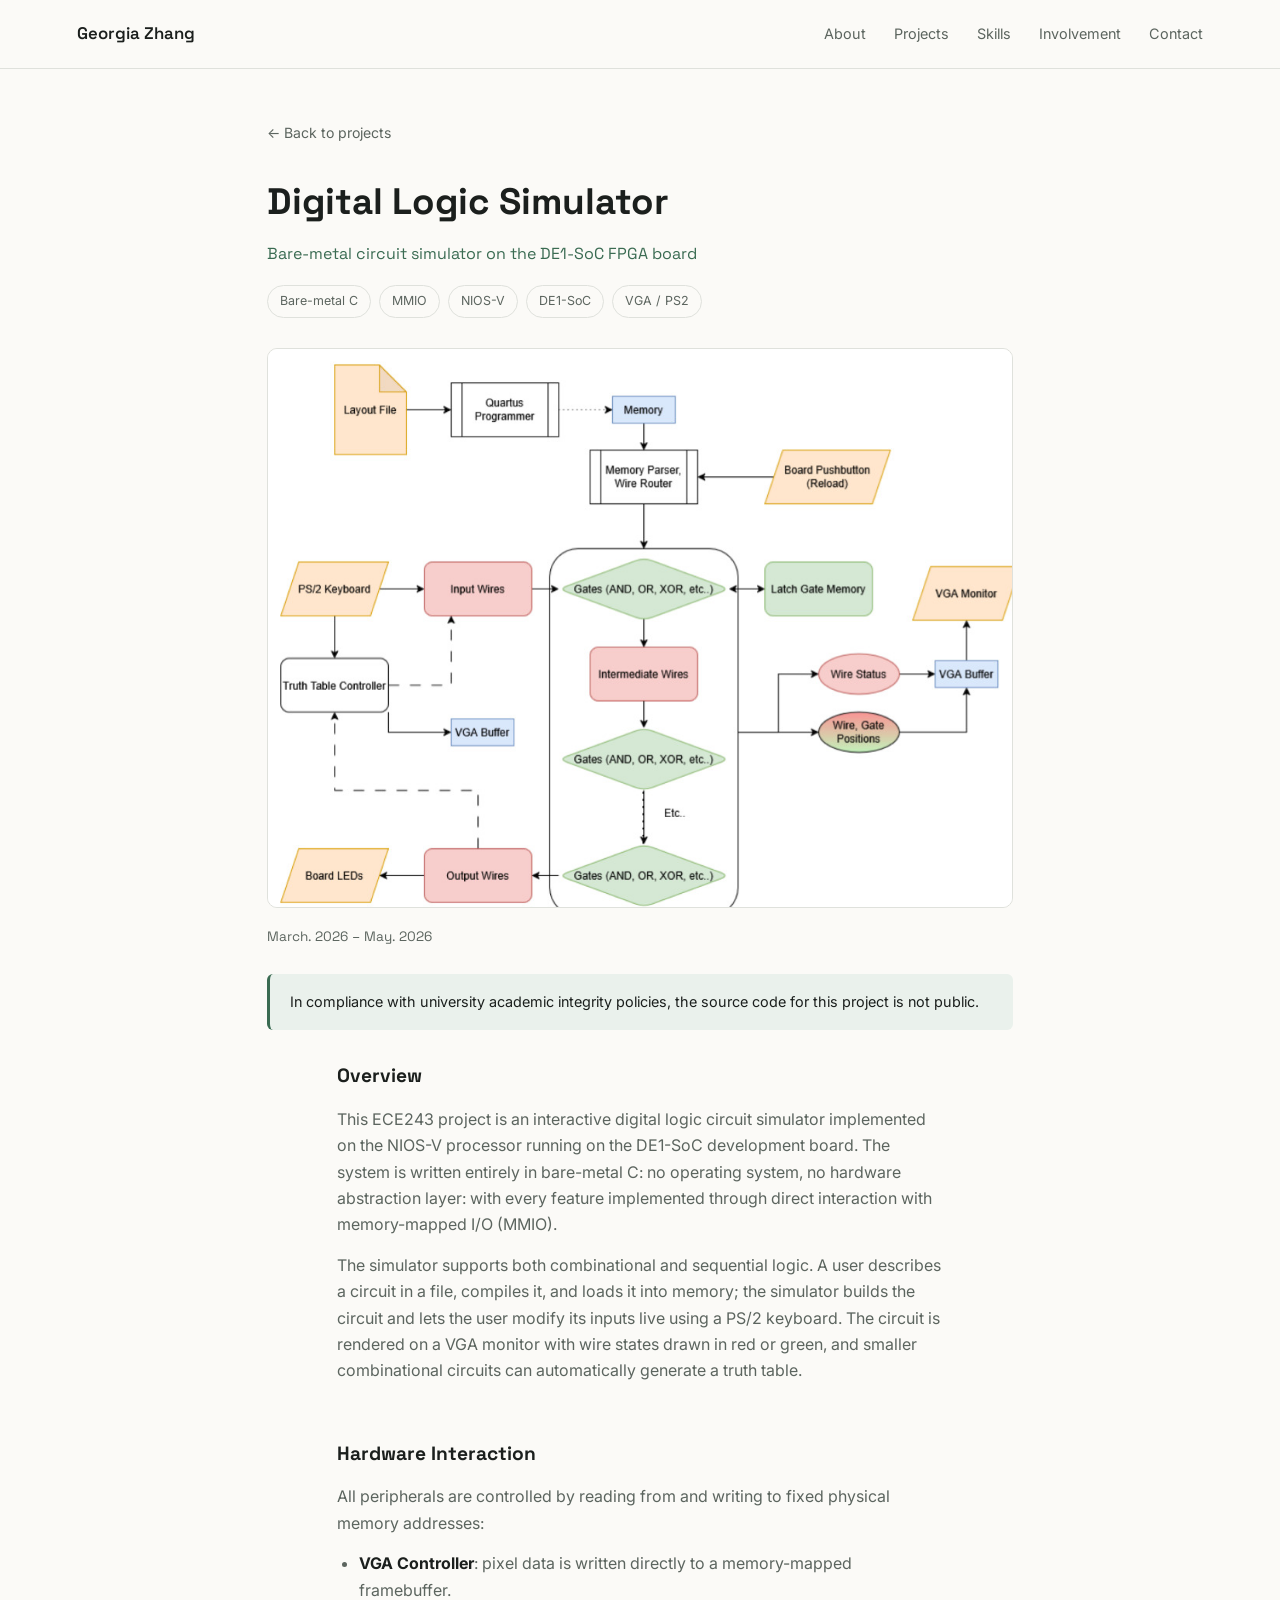
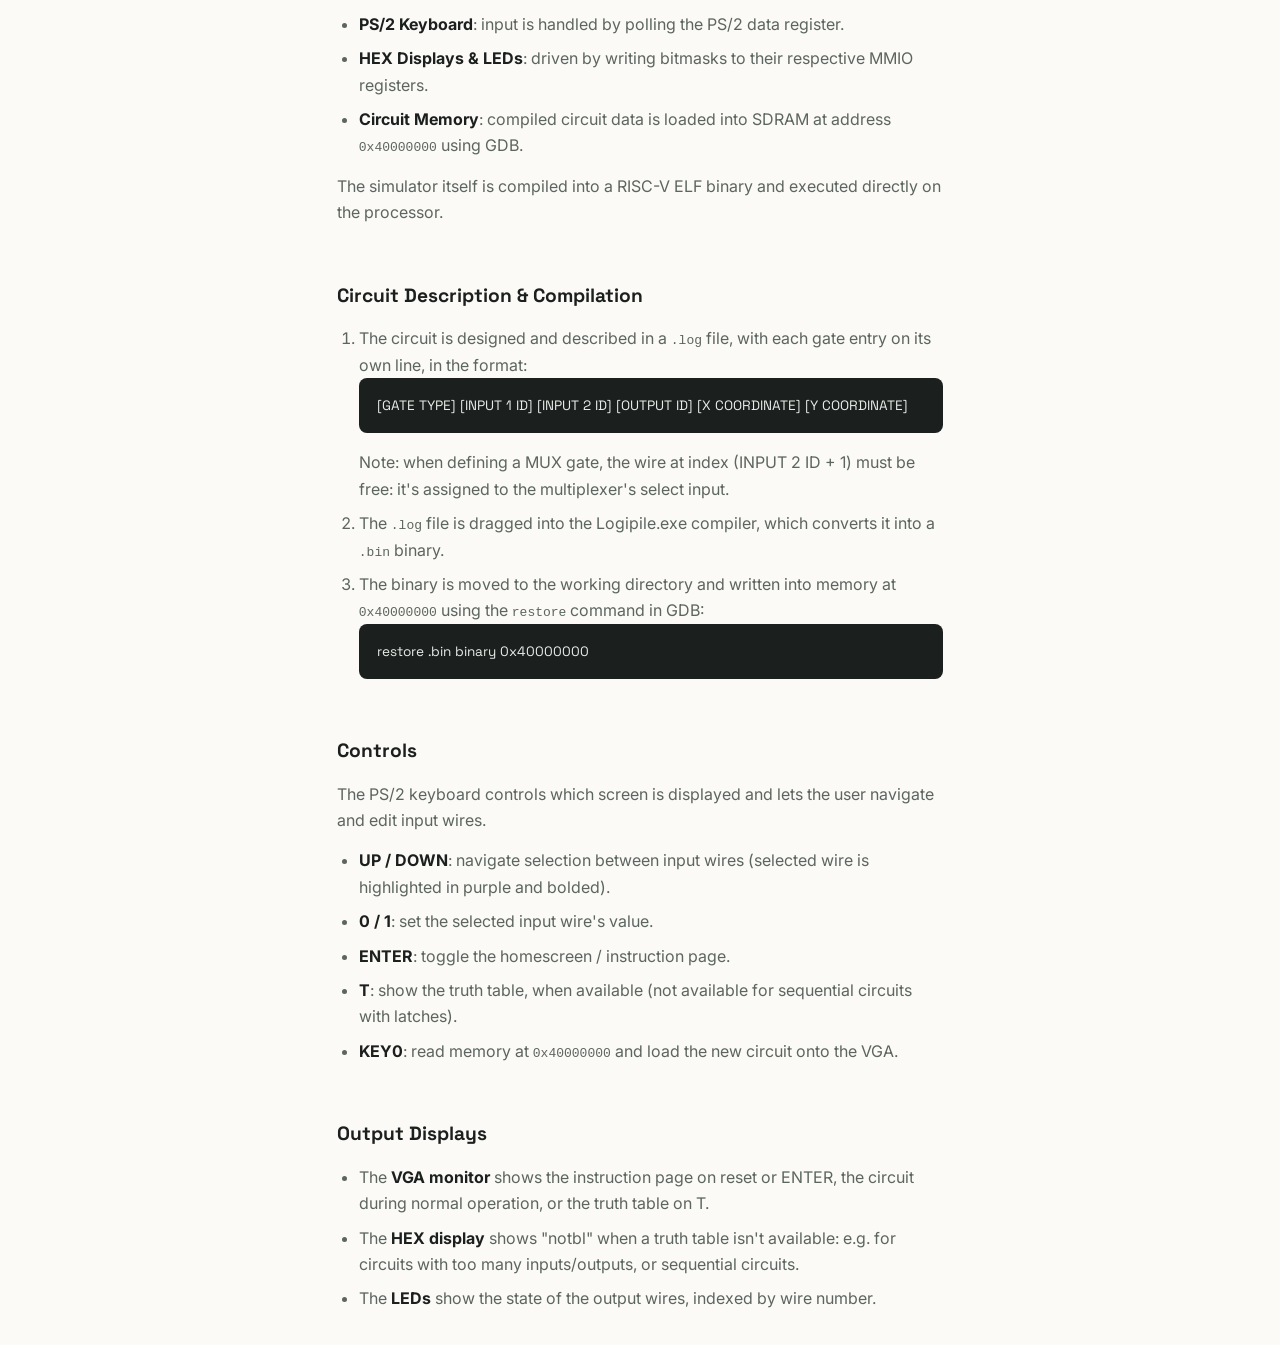
==== commit ee67bc60: "updates" ====
--- a/projects/digital-logic-simulator.html
+++ b/projects/digital-logic-simulator.html
@@ -38,7 +38,7 @@
       <span class="tag">VGA / PS2</span>
     </div>
 
-    <div class="detail-photo"><img src="../images/digital-logic-simulator.png" alt="Digital Logic Simulator"></div>
+    <div class="detail-photo"><img src="../images/digital-logic-simulator.jpg" alt="Digital Logic Simulator"></div>
     <!-- To add a photo: replace the div above with
        <div class="detail-photo"><img src="../images/digital-logic-simulator.jpg" alt="Digital Logic Simulator"></div> -->
 
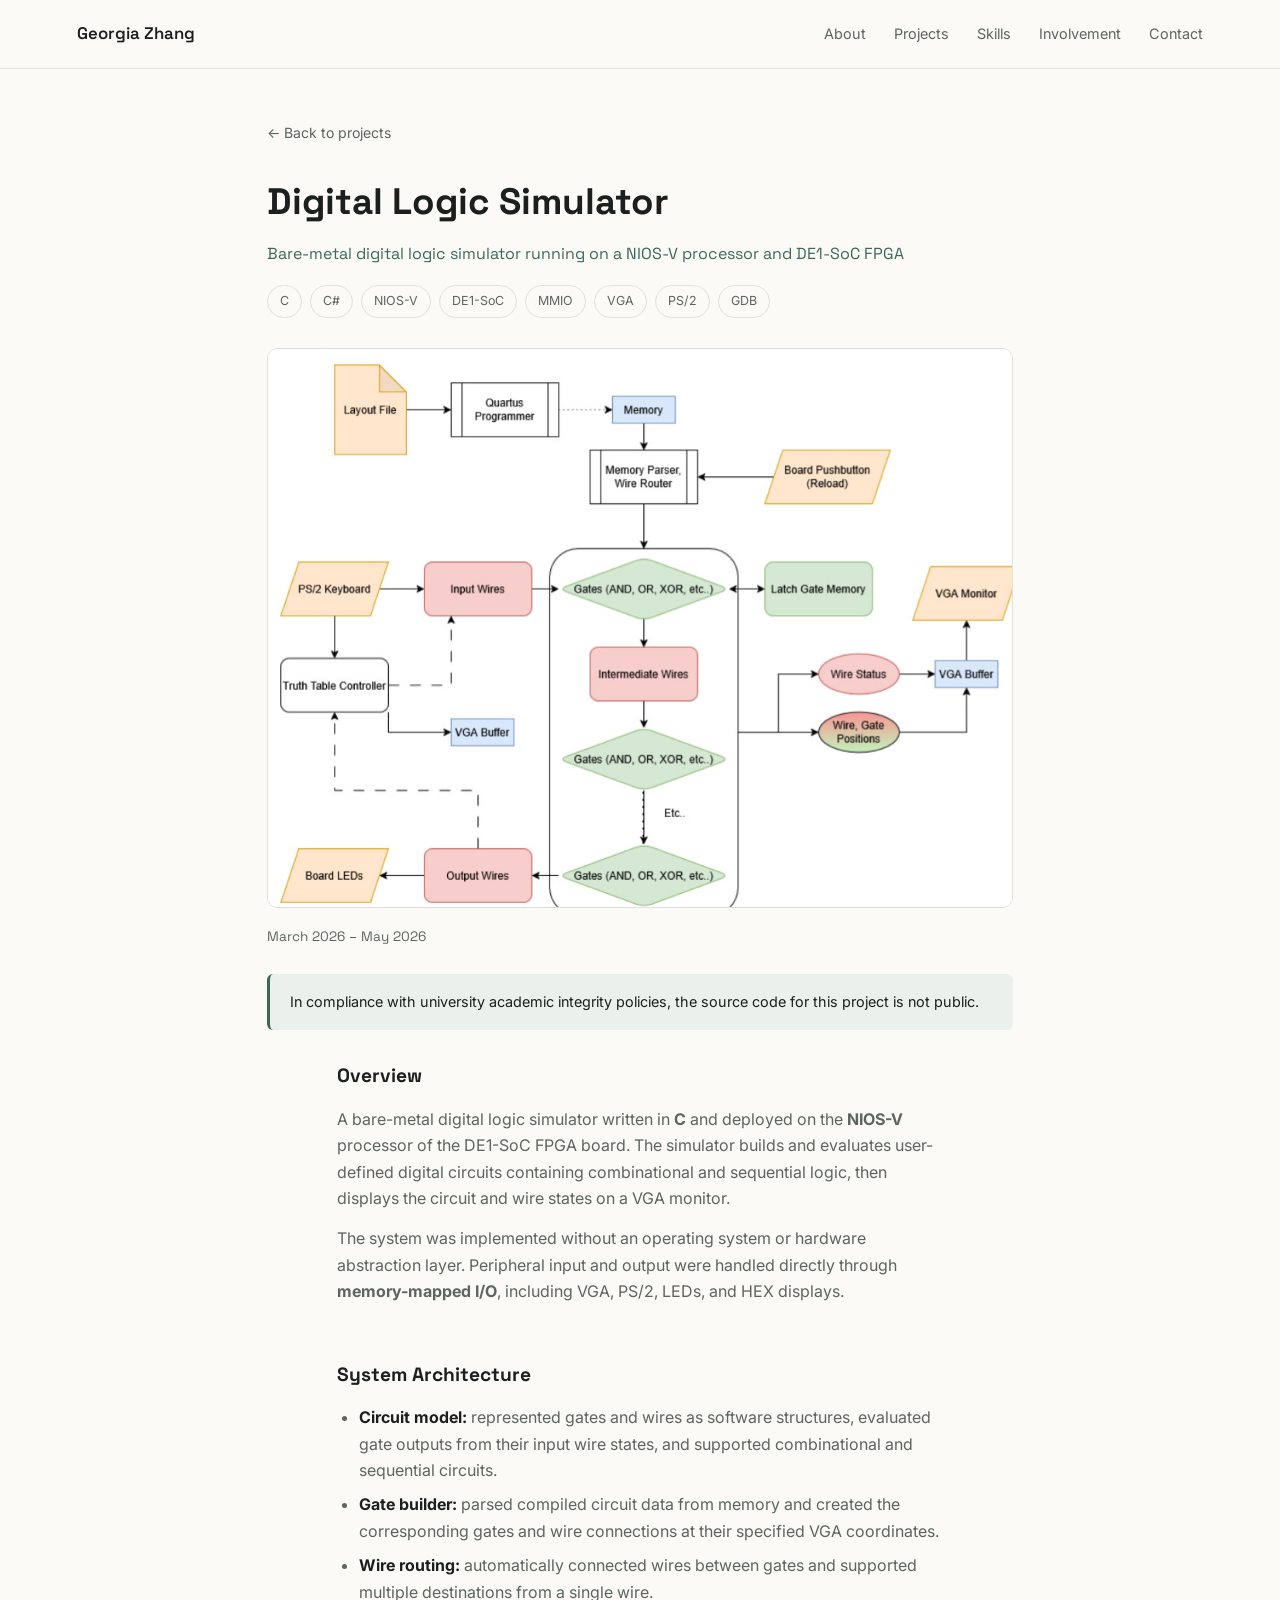
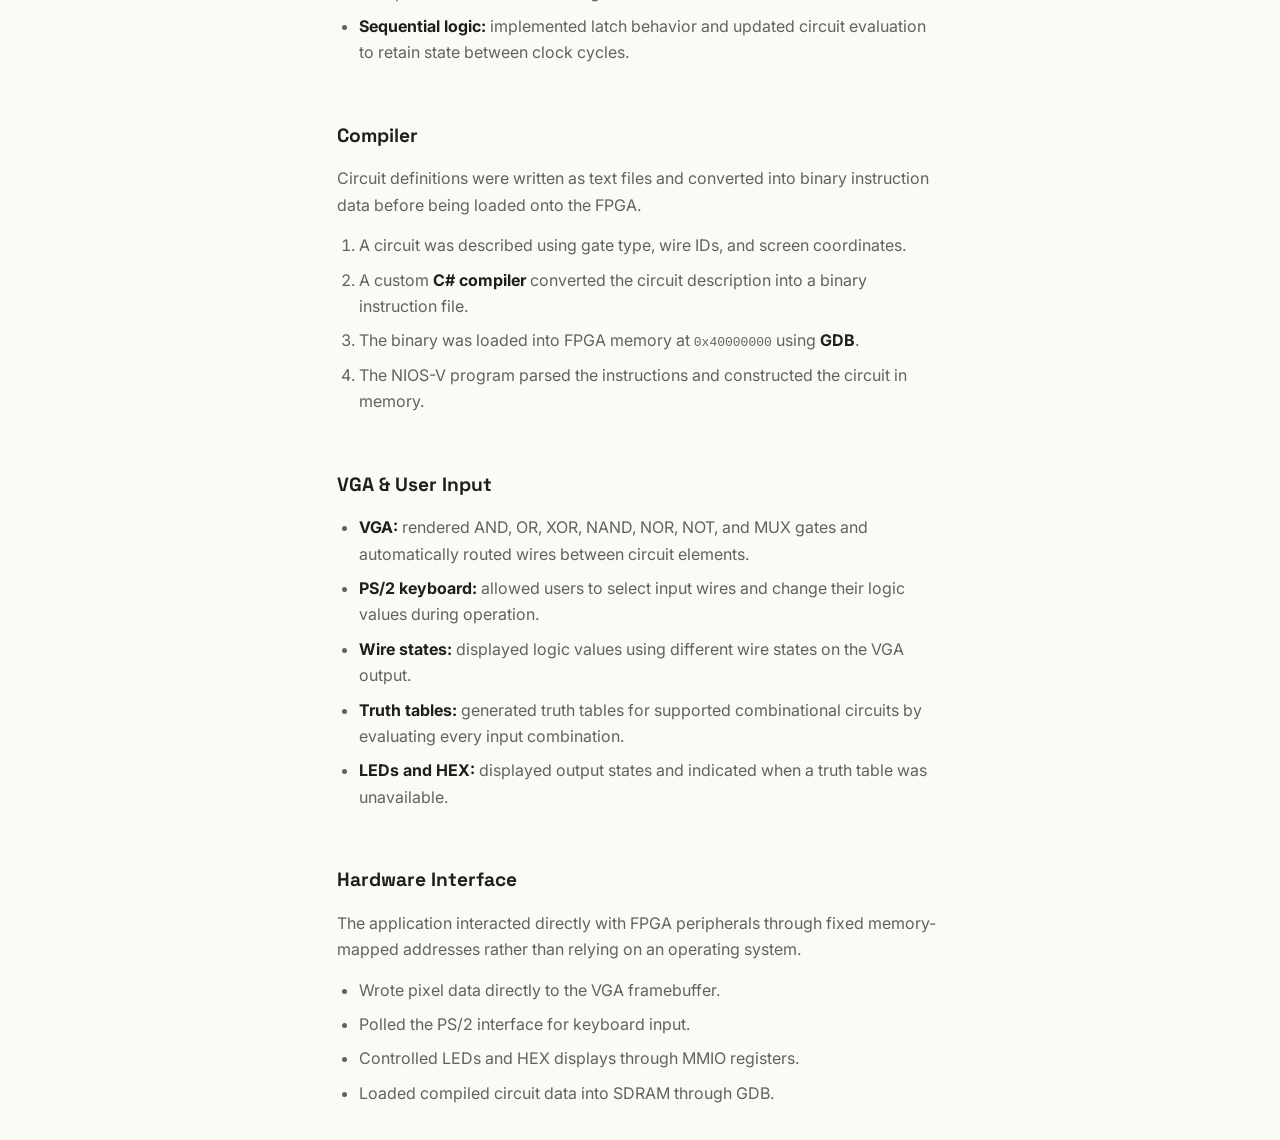
==== commit 15cc343a: "updates" ====
--- a/projects/digital-logic-simulator.html
+++ b/projects/digital-logic-simulator.html
@@ -28,21 +28,30 @@
 
   <section class="detail-hero">
     <a class="back-link" href="../index.html#projects">&larr; Back to projects</a>
+
     <h1>Digital Logic Simulator</h1>
-    <div class="subtitle">Bare-metal circuit simulator on the DE1-SoC FPGA board</div>
+
+    <div class="subtitle">
+      Bare-metal digital logic simulator running on a NIOS-V processor and DE1-SoC FPGA
+    </div>
+
     <div class="tags">
-      <span class="tag">Bare-metal C</span>
-      <span class="tag">MMIO</span>
+      <span class="tag">C</span>
+      <span class="tag">C#</span>
       <span class="tag">NIOS-V</span>
       <span class="tag">DE1-SoC</span>
-      <span class="tag">VGA / PS2</span>
+      <span class="tag">MMIO</span>
+      <span class="tag">VGA</span>
+      <span class="tag">PS/2</span>
+      <span class="tag">GDB</span>
     </div>
 
-    <div class="detail-photo"><img src="../images/digital-logic-simulator.jpg" alt="Digital Logic Simulator"></div>
-    <!-- To add a photo: replace the div above with
-       <div class="detail-photo"><img src="../images/digital-logic-simulator.jpg" alt="Digital Logic Simulator"></div> -->
+    <div class="detail-photo">
+      <img src="../images/digital-logic-simulator.jpg" alt="Digital Logic Simulator">
+    </div>
 
-    <p style="color:var(--muted); font-family:var(--mono); font-size:0.85rem; margin-top:18px;">March. 2026 – May. 2026
+    <p style="color:var(--muted); font-family:var(--mono); font-size:0.85rem; margin-top:18px;">
+      March 2026 – May 2026
     </p>
 
     <div class="callout">
@@ -52,72 +61,122 @@
 
   <section class="detail-section">
     <h2>Overview</h2>
+
     <p>
-      This ECE243 project is an interactive digital logic circuit simulator implemented on the NIOS-V processor running
-      on the DE1-SoC development board. The system is written entirely in bare-metal C: no operating system, no hardware
-      abstraction layer: with every feature implemented through direct interaction with memory-mapped I/O (MMIO).
+      A bare-metal digital logic simulator written in <b>C</b> and deployed on the
+      <b>NIOS-V</b> processor of the DE1-SoC FPGA board. The simulator builds and
+      evaluates user-defined digital circuits containing combinational and sequential
+      logic, then displays the circuit and wire states on a VGA monitor.
     </p>
+
     <p>
-      The simulator supports both combinational and sequential logic. A user describes a circuit in a file, compiles it,
-      and loads it into memory; the simulator builds the circuit and lets the user modify its inputs live using a PS/2
-      keyboard. The circuit is rendered on a VGA monitor with wire states drawn in red or green, and smaller
-      combinational circuits can automatically generate a truth table.
+      The system was implemented without an operating system or hardware abstraction
+      layer. Peripheral input and output were handled directly through
+      <b>memory-mapped I/O</b>, including VGA, PS/2, LEDs, and HEX displays.
     </p>
   </section>
 
   <section class="detail-section">
-    <h2>Hardware Interaction</h2>
-    <p>All peripherals are controlled by reading from and writing to fixed physical memory addresses:</p>
+    <h2>System Architecture</h2>
+
     <ul>
-      <li><b>VGA Controller</b>: pixel data is written directly to a memory-mapped framebuffer.</li>
-      <li><b>PS/2 Keyboard</b>: input is handled by polling the PS/2 data register.</li>
-      <li><b>HEX Displays &amp; LEDs</b>: driven by writing bitmasks to their respective MMIO registers.</li>
-      <li><b>Circuit Memory</b>: compiled circuit data is loaded into SDRAM at address <code>0x40000000</code> using
-        GDB.</li>
+      <li>
+        <b>Circuit model:</b> represented gates and wires as software structures,
+        evaluated gate outputs from their input wire states, and supported
+        combinational and sequential circuits.
+      </li>
+
+      <li>
+        <b>Gate builder:</b> parsed compiled circuit data from memory and created
+        the corresponding gates and wire connections at their specified VGA coordinates.
+      </li>
+
+      <li>
+        <b>Wire routing:</b> automatically connected wires between gates and supported
+        multiple destinations from a single wire.
+      </li>
+
+      <li>
+        <b>Sequential logic:</b> implemented latch behavior and updated circuit
+        evaluation to retain state between clock cycles.
+      </li>
     </ul>
-    <p>The simulator itself is compiled into a RISC-V ELF binary and executed directly on the processor.</p>
   </section>
 
   <section class="detail-section">
-    <h2>Circuit Description &amp; Compilation</h2>
+    <h2>Compiler</h2>
+
+    <p>
+      Circuit definitions were written as text files and converted into binary
+      instruction data before being loaded onto the FPGA.
+    </p>
+
     <ol>
-      <li>The circuit is designed and described in a <code>.log</code> file, with each gate entry on its own line, in
-        the format:
-        <div class="code-block">[GATE TYPE] [INPUT 1 ID] [INPUT 2 ID] [OUTPUT ID] [X COORDINATE] [Y COORDINATE]</div>
-        Note: when defining a MUX gate, the wire at index (INPUT 2 ID + 1) must be free: it's assigned to the
-        multiplexer's select input.
+      <li>
+        A circuit was described using gate type, wire IDs, and screen coordinates.
       </li>
-      <li>The <code>.log</code> file is dragged into the Logipile.exe compiler, which converts it into a
-        <code>.bin</code> binary.
+
+      <li>
+        A custom <b>C# compiler</b> converted the circuit description into a
+        binary instruction file.
       </li>
-      <li>The binary is moved to the working directory and written into memory at <code>0x40000000</code> using the
-        <code>restore</code> command in GDB:
-        <div class="code-block">restore .bin binary 0x40000000</div>
+
+      <li>
+        The binary was loaded into FPGA memory at
+        <code>0x40000000</code> using <b>GDB</b>.
+      </li>
+
+      <li>
+        The NIOS-V program parsed the instructions and constructed the circuit
+        in memory.
       </li>
     </ol>
   </section>
 
   <section class="detail-section">
-    <h2>Controls</h2>
-    <p>The PS/2 keyboard controls which screen is displayed and lets the user navigate and edit input wires.</p>
+    <h2>VGA &amp; User Input</h2>
+
     <ul>
-      <li><b>UP / DOWN</b>: navigate selection between input wires (selected wire is highlighted in purple and bolded).
+      <li>
+        <b>VGA:</b> rendered AND, OR, XOR, NAND, NOR, NOT, and MUX gates and
+        automatically routed wires between circuit elements.
       </li>
-      <li><b>0 / 1</b>: set the selected input wire's value.</li>
-      <li><b>ENTER</b>: toggle the homescreen / instruction page.</li>
-      <li><b>T</b>: show the truth table, when available (not available for sequential circuits with latches).</li>
-      <li><b>KEY0</b>: read memory at <code>0x40000000</code> and load the new circuit onto the VGA.</li>
+
+      <li>
+        <b>PS/2 keyboard:</b> allowed users to select input wires and change
+        their logic values during operation.
+      </li>
+
+      <li>
+        <b>Wire states:</b> displayed logic values using different wire states
+        on the VGA output.
+      </li>
+
+      <li>
+        <b>Truth tables:</b> generated truth tables for supported combinational
+        circuits by evaluating every input combination.
+      </li>
+
+      <li>
+        <b>LEDs and HEX:</b> displayed output states and indicated when a truth
+        table was unavailable.
+      </li>
     </ul>
   </section>
 
   <section class="detail-section">
-    <h2>Output Displays</h2>
+    <h2>Hardware Interface</h2>
+
+    <p>
+      The application interacted directly with FPGA peripherals through fixed
+      memory-mapped addresses rather than relying on an operating system.
+    </p>
+
     <ul>
-      <li>The <b>VGA monitor</b> shows the instruction page on reset or ENTER, the circuit during normal operation, or
-        the truth table on T.</li>
-      <li>The <b>HEX display</b> shows "notbl" when a truth table isn't available: e.g. for circuits with too many
-        inputs/outputs, or sequential circuits.</li>
-      <li>The <b>LEDs</b> show the state of the output wires, indexed by wire number.</li>
+      <li>Wrote pixel data directly to the VGA framebuffer.</li>
+      <li>Polled the PS/2 interface for keyboard input.</li>
+      <li>Controlled LEDs and HEX displays through MMIO registers.</li>
+      <li>Loaded compiled circuit data into SDRAM through GDB.</li>
     </ul>
   </section>
 
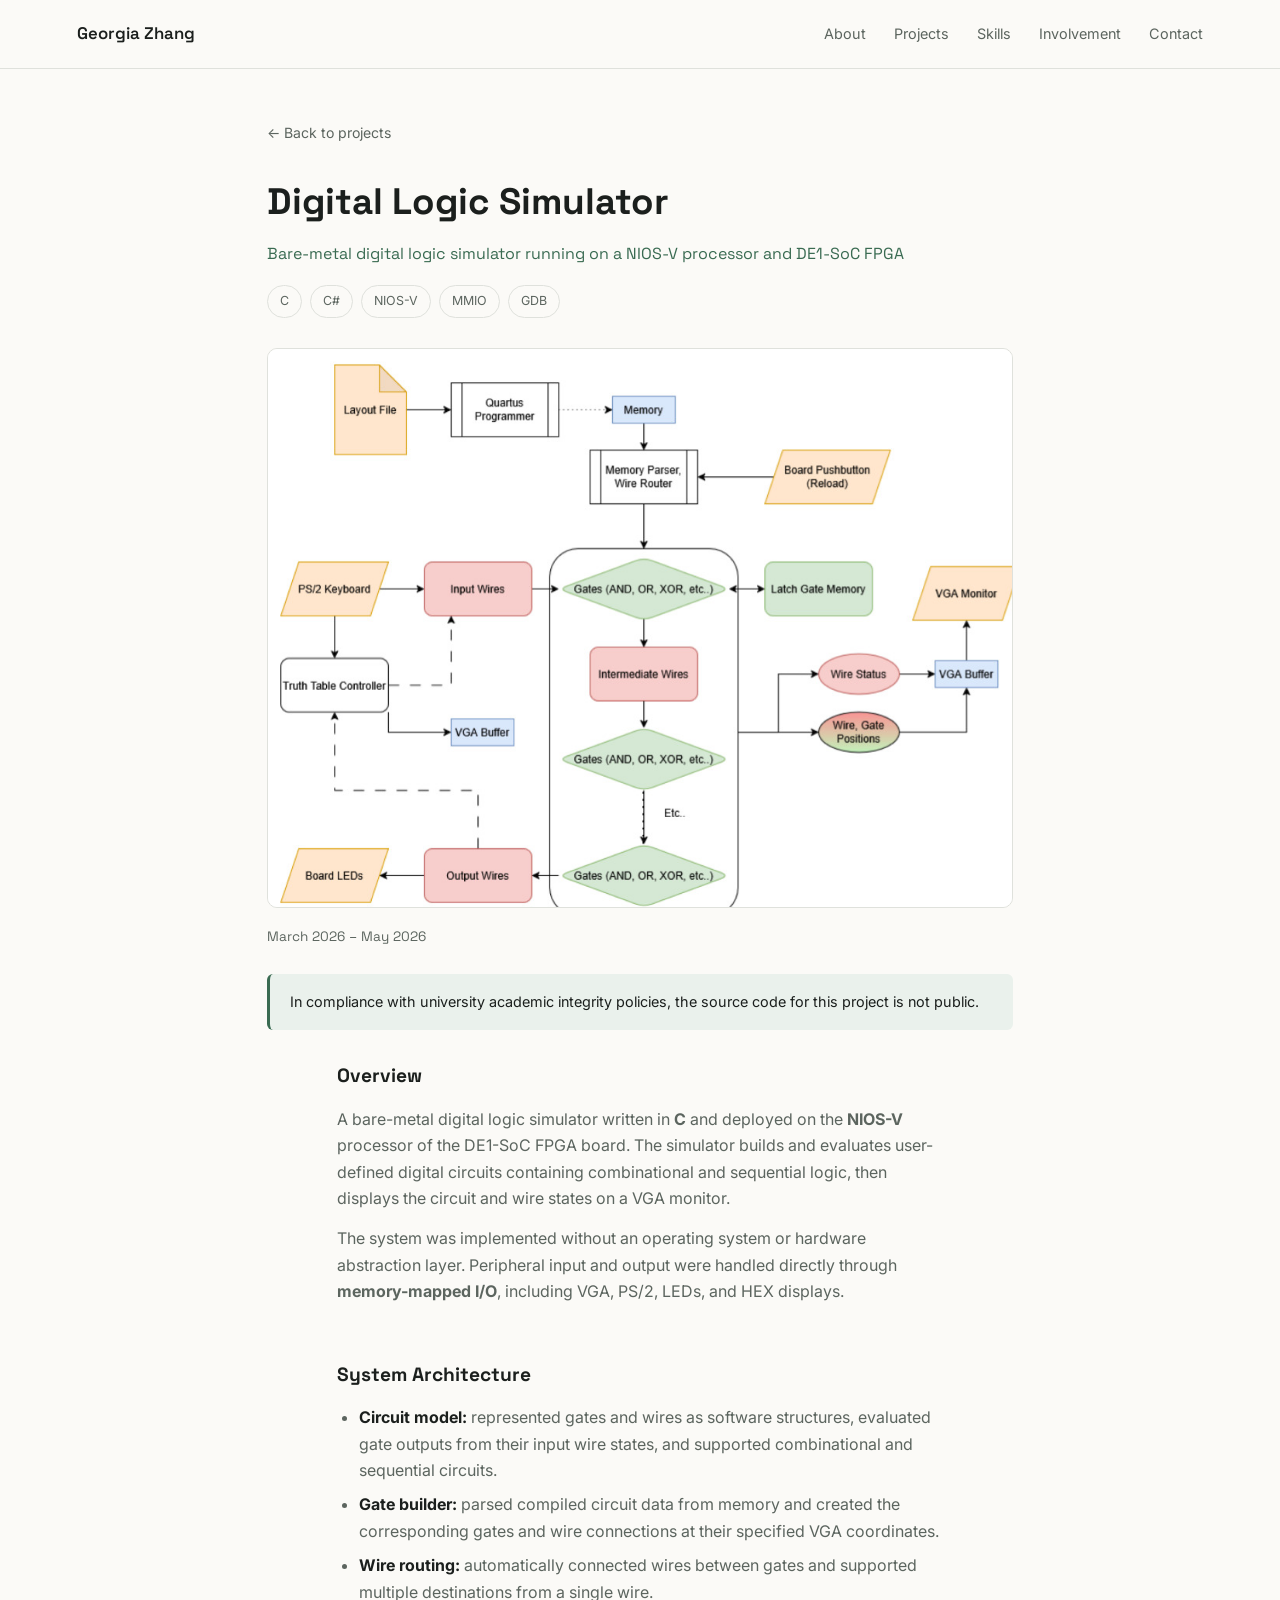
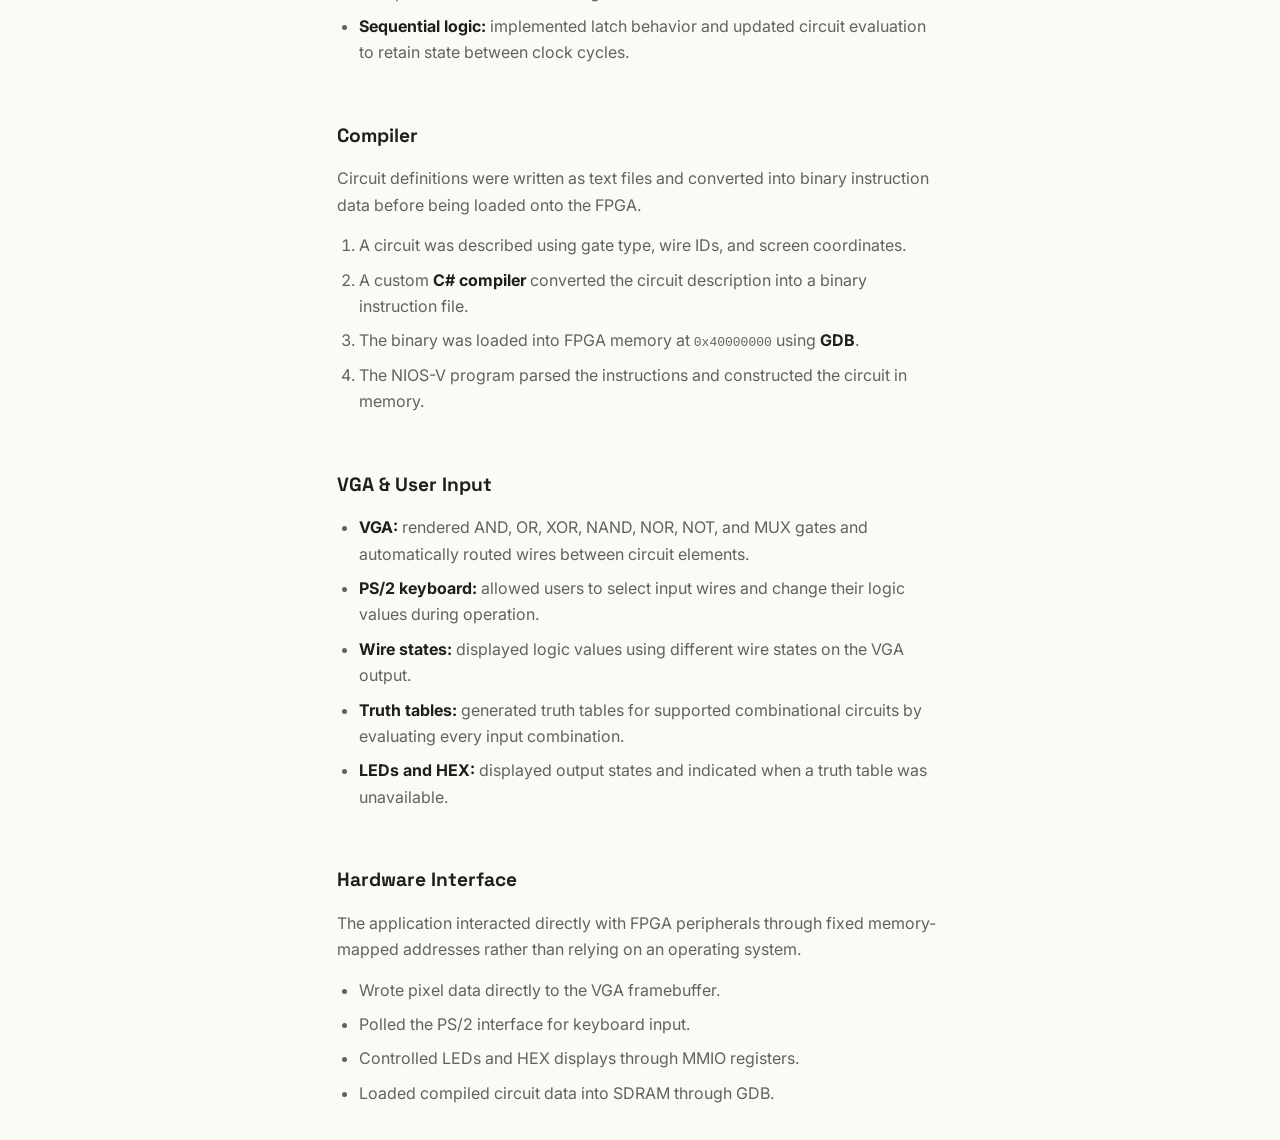
==== commit 5254a6cf: "updates" ====
--- a/projects/digital-logic-simulator.html
+++ b/projects/digital-logic-simulator.html
@@ -39,10 +39,7 @@
       <span class="tag">C</span>
       <span class="tag">C#</span>
       <span class="tag">NIOS-V</span>
-      <span class="tag">DE1-SoC</span>
       <span class="tag">MMIO</span>
-      <span class="tag">VGA</span>
-      <span class="tag">PS/2</span>
       <span class="tag">GDB</span>
     </div>
 
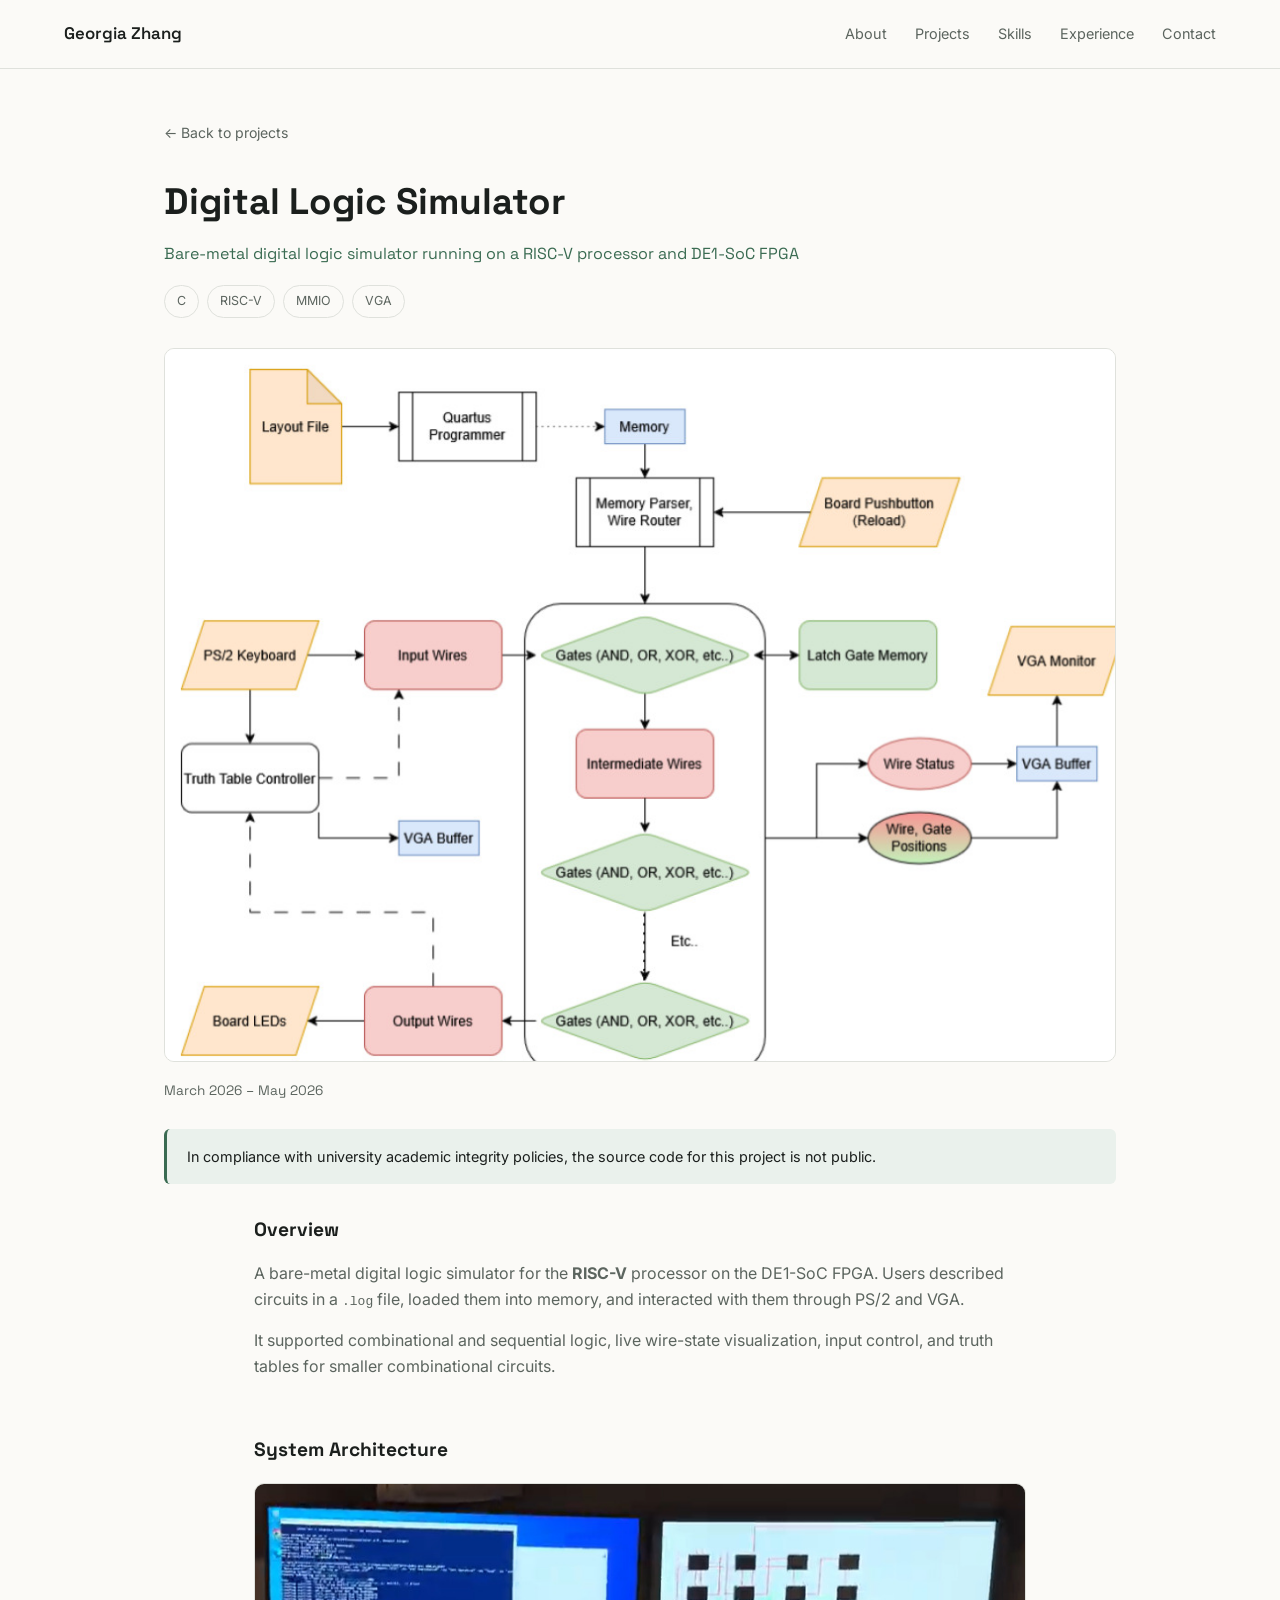
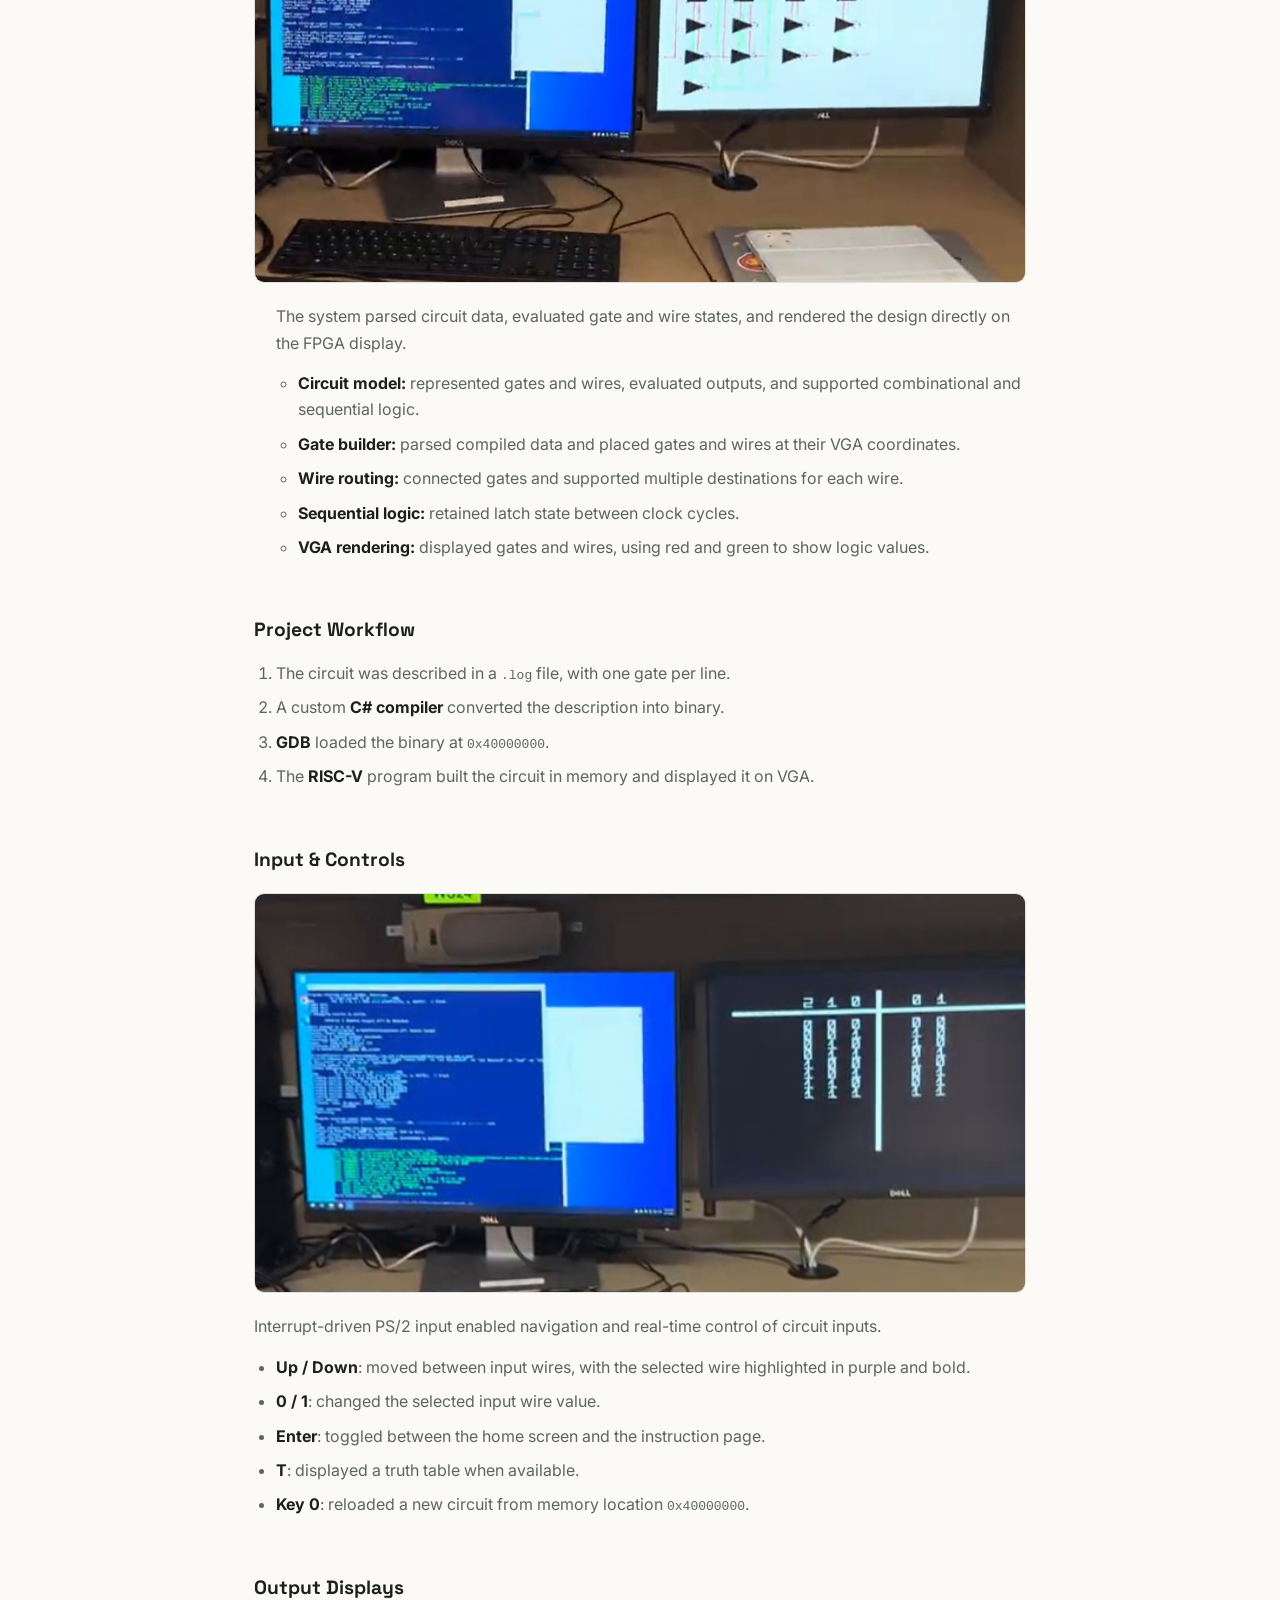
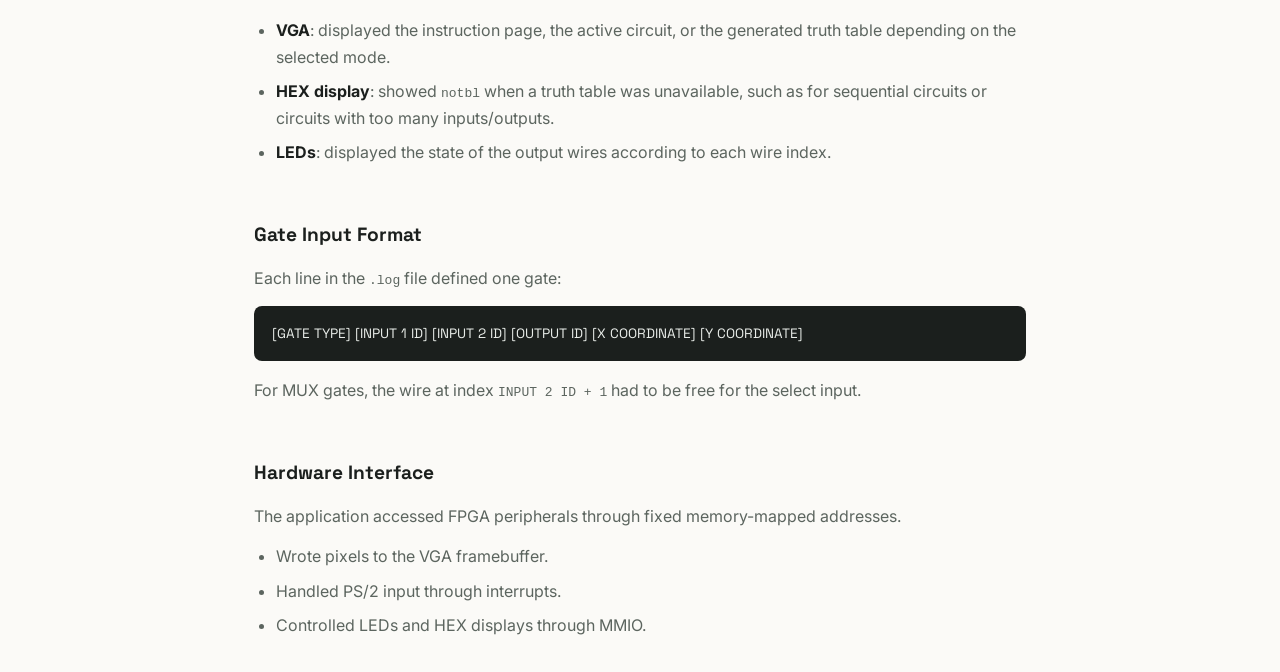
==== commit 0b8c0497: "updates" ====
--- a/projects/digital-logic-simulator.html
+++ b/projects/digital-logic-simulator.html
@@ -21,7 +21,7 @@
       <a href="../index.html#about">About</a>
       <a href="../index.html#projects">Projects</a>
       <a href="../index.html#skills">Skills</a>
-      <a href="../index.html#involvement">Involvement</a>
+      <a href="../index.html#experience">Experience</a>
       <a href="../index.html#contact">Contact</a>
     </nav>
   </header>
@@ -32,15 +32,14 @@
     <h1>Digital Logic Simulator</h1>
 
     <div class="subtitle">
-      Bare-metal digital logic simulator running on a NIOS-V processor and DE1-SoC FPGA
+      Bare-metal digital logic simulator running on a RISC-V processor and DE1-SoC FPGA
     </div>
 
     <div class="tags">
       <span class="tag">C</span>
-      <span class="tag">C#</span>
-      <span class="tag">NIOS-V</span>
+      <span class="tag">RISC-V</span>
       <span class="tag">MMIO</span>
-      <span class="tag">GDB</span>
+      <span class="tag">VGA</span>
     </div>
 
     <div class="detail-photo">
@@ -60,120 +59,141 @@
     <h2>Overview</h2>
 
     <p>
-      A bare-metal digital logic simulator written in <b>C</b> and deployed on the
-      <b>NIOS-V</b> processor of the DE1-SoC FPGA board. The simulator builds and
-      evaluates user-defined digital circuits containing combinational and sequential
-      logic, then displays the circuit and wire states on a VGA monitor.
-    </p>
-
-    <p>
-      The system was implemented without an operating system or hardware abstraction
-      layer. Peripheral input and output were handled directly through
-      <b>memory-mapped I/O</b>, including VGA, PS/2, LEDs, and HEX displays.
+      A bare-metal digital logic simulator for the <b>RISC-V</b> processor on the DE1-SoC FPGA. Users described circuits
+      in a <code>.log</code> file, loaded them into memory, and interacted with them through PS/2 and VGA.
+    </p>
+
+    <p>
+      It supported combinational and sequential logic, live wire-state visualization, input control, and truth tables
+      for smaller combinational circuits.
     </p>
   </section>
 
   <section class="detail-section">
     <h2>System Architecture</h2>
-
-    <ul>
-      <li>
-        <b>Circuit model:</b> represented gates and wires as software structures,
-        evaluated gate outputs from their input wire states, and supported
-        combinational and sequential circuits.
-      </li>
-
-      <li>
-        <b>Gate builder:</b> parsed compiled circuit data from memory and created
-        the corresponding gates and wire connections at their specified VGA coordinates.
-      </li>
-
-      <li>
-        <b>Wire routing:</b> automatically connected wires between gates and supported
-        multiple destinations from a single wire.
-      </li>
-
-      <li>
-        <b>Sequential logic:</b> implemented latch behavior and updated circuit
-        evaluation to retain state between clock cycles.
-      </li>
+    <div class="detail-photo detail-photo-small">
+      <img src="../images/circuitvga.jpg" alt="Circuit VGA Display">
+    </div>
+    <ul>
+      <p>
+        The system parsed circuit data, evaluated gate and wire states, and rendered the design directly on the FPGA
+        display.
+      </p>
+
+      <ul>
+        <li>
+          <b>Circuit model:</b> represented gates and wires, evaluated outputs, and supported combinational and
+          sequential
+          logic.
+        </li>
+
+        <li>
+          <b>Gate builder:</b> parsed compiled data and placed gates and wires at their VGA coordinates.
+        </li>
+
+        <li>
+          <b>Wire routing:</b> connected gates and supported multiple destinations for each wire.
+        </li>
+
+        <li>
+          <b>Sequential logic:</b> retained latch state between clock cycles.
+        </li>
+
+        <li>
+          <b>VGA rendering:</b> displayed gates and wires, using red and green to show logic values.
+        </li>
+      </ul>
+  </section>
+
+  <section class="detail-section">
+    <h2>Project Workflow</h2>
+
+    <ol>
+      <li>
+        The circuit was described in a <code>.log</code> file, with one gate per line.
+      </li>
+
+      <li>
+        A custom <b>C# compiler</b> converted the description into binary.
+      </li>
+
+      <li>
+        <b>GDB</b> loaded the binary at <code>0x40000000</code>.
+      </li>
+
+      <li>
+        The <b>RISC-V</b> program built the circuit in memory and displayed it on VGA.
+      </li>
+    </ol>
+  </section>
+
+  <section class="detail-section">
+    <h2>Input &amp; Controls</h2>
+
+    <div class="detail-photo detail-photo-small">
+      <img src="../images/truthtable.jpg" alt="Truth Table">
+    </div>
+
+    <p>
+      Interrupt-driven PS/2 input enabled navigation and real-time control of circuit inputs.
+    </p>
+
+    <ul>
+      <li><b>Up / Down</b>: moved between input wires, with the selected wire highlighted in purple and bold.</li>
+      <li><b>0 / 1</b>: changed the selected input wire value.</li>
+      <li><b>Enter</b>: toggled between the home screen and the instruction page.</li>
+      <li><b>T</b>: displayed a truth table when available.</li>
+      <li><b>Key 0</b>: reloaded a new circuit from memory location <code>0x40000000</code>.</li>
     </ul>
   </section>
 
   <section class="detail-section">
-    <h2>Compiler</h2>
-
-    <p>
-      Circuit definitions were written as text files and converted into binary
-      instruction data before being loaded onto the FPGA.
-    </p>
-
-    <ol>
-      <li>
-        A circuit was described using gate type, wire IDs, and screen coordinates.
-      </li>
-
-      <li>
-        A custom <b>C# compiler</b> converted the circuit description into a
-        binary instruction file.
-      </li>
-
-      <li>
-        The binary was loaded into FPGA memory at
-        <code>0x40000000</code> using <b>GDB</b>.
-      </li>
-
-      <li>
-        The NIOS-V program parsed the instructions and constructed the circuit
-        in memory.
-      </li>
-    </ol>
-  </section>
-
-  <section class="detail-section">
-    <h2>VGA &amp; User Input</h2>
-
-    <ul>
-      <li>
-        <b>VGA:</b> rendered AND, OR, XOR, NAND, NOR, NOT, and MUX gates and
-        automatically routed wires between circuit elements.
-      </li>
-
-      <li>
-        <b>PS/2 keyboard:</b> allowed users to select input wires and change
-        their logic values during operation.
-      </li>
-
-      <li>
-        <b>Wire states:</b> displayed logic values using different wire states
-        on the VGA output.
-      </li>
-
-      <li>
-        <b>Truth tables:</b> generated truth tables for supported combinational
-        circuits by evaluating every input combination.
-      </li>
-
-      <li>
-        <b>LEDs and HEX:</b> displayed output states and indicated when a truth
-        table was unavailable.
+    <h2>Output Displays</h2>
+
+    <ul>
+      <li>
+        <b>VGA</b>: displayed the instruction page, the active circuit, or the generated truth table depending on the
+        selected mode.
+      </li>
+
+      <li>
+        <b>HEX display</b>: showed <code>notbl</code> when a truth table was unavailable, such as for sequential
+        circuits or circuits with too many inputs/outputs.
+      </li>
+
+      <li>
+        <b>LEDs</b>: displayed the state of the output wires according to each wire index.
       </li>
     </ul>
   </section>
 
   <section class="detail-section">
+    <h2>Gate Input Format</h2>
+
+    <p>
+      Each line in the <code>.log</code> file defined one gate:
+    </p>
+
+    <div class="code-block">
+      [GATE TYPE] [INPUT 1 ID] [INPUT 2 ID] [OUTPUT ID] [X COORDINATE] [Y COORDINATE]
+    </div>
+
+    <p>
+      For MUX gates, the wire at index <code>INPUT 2 ID + 1</code> had to be free for the select input.
+    </p>
+  </section>
+
+  <section class="detail-section">
     <h2>Hardware Interface</h2>
 
     <p>
-      The application interacted directly with FPGA peripherals through fixed
-      memory-mapped addresses rather than relying on an operating system.
-    </p>
-
-    <ul>
-      <li>Wrote pixel data directly to the VGA framebuffer.</li>
-      <li>Polled the PS/2 interface for keyboard input.</li>
-      <li>Controlled LEDs and HEX displays through MMIO registers.</li>
-      <li>Loaded compiled circuit data into SDRAM through GDB.</li>
+      The application accessed FPGA peripherals through fixed memory-mapped addresses.
+    </p>
+
+    <ul>
+      <li>Wrote pixels to the VGA framebuffer.</li>
+      <li>Handled PS/2 input through interrupts.</li>
+      <li>Controlled LEDs and HEX displays through MMIO.</li>
     </ul>
   </section>
 
--- a/style.css
+++ b/style.css
@@ -1,4 +1,4 @@
-:root{
+:root {
   --bg: #fbfaf7;
   --ink: #1b1f1d;
   --muted: #5c655f;
@@ -9,134 +9,521 @@
   --mono: 'Space Grotesk', sans-serif;
   --sans: 'Inter', sans-serif;
 }
-*{ box-sizing:border-box; margin:0; padding:0; }
-html{ scroll-behavior:smooth; }
-body{ background:var(--bg); color:var(--ink); font-family:var(--sans); line-height:1.65; }
-a{ color:inherit; }
-img{ max-width:100%; display:block; }
-
-header{
-  position:sticky; top:0; z-index:10; background:rgba(251,250,247,0.9); backdrop-filter:blur(6px);
-  border-bottom:1px solid var(--line);
-  display:flex; justify-content:space-between; align-items:center;
-  padding:20px 6vw;
-}
-header .name{ font-family:var(--mono); font-weight:600; font-size:1.05rem; text-decoration:none; }
-nav{ display:flex; gap:28px; font-size:0.9rem; }
-nav a{ text-decoration:none; color:var(--muted); }
-nav a:hover{ color:var(--ink); }
-
-section{ padding:80px 6vw; max-width:900px; margin:0 auto; }
+
+* {
+  box-sizing: border-box;
+  margin: 0;
+  padding: 0;
+}
+
+html {
+  scroll-behavior: smooth;
+}
+
+body {
+  background: var(--bg);
+  color: var(--ink);
+  font-family: var(--sans);
+  line-height: 1.65;
+}
+
+a {
+  color: inherit;
+}
+
+img {
+  max-width: 100%;
+  display: block;
+}
+
+header {
+  position: sticky;
+  top: 0;
+  z-index: 10;
+  background: rgba(251, 250, 247, 0.9);
+  backdrop-filter: blur(6px);
+  border-bottom: 1px solid var(--line);
+  display: flex;
+  justify-content: space-between;
+  align-items: center;
+  padding: 20px 5vw;
+}
+
+header .name {
+  font-family: var(--mono);
+  font-weight: 600;
+  font-size: 1.05rem;
+  text-decoration: none;
+}
+
+nav {
+  display: flex;
+  gap: 28px;
+  font-size: 0.9rem;
+}
+
+nav a {
+  text-decoration: none;
+  color: var(--muted);
+}
+
+nav a:hover {
+  color: var(--ink);
+}
+
+section {
+  padding: 52px 5vw;
+  max-width: 1080px;
+  margin: 0 auto;
+}
 
 /* Hero (homepage) */
-.hero{ padding-top:70px; padding-bottom:60px; display:flex; gap:48px; align-items:center; flex-wrap:wrap; }
-.hero-text{ flex:1 1 380px; }
-.hero-photo{
-  flex:0 0 200px; width:200px; height:200px; border-radius:50%;
-  background:var(--card); border:1px solid var(--line);
-  display:flex; align-items:center; justify-content:center;
-  color:var(--muted); font-size:0.8rem; text-align:center; overflow:hidden;
-}
-.hero-photo img{ width:100%; height:100%; object-fit:cover; }
-.hero h1{ font-family:var(--mono); font-weight:700; font-size:clamp(2rem, 4vw, 2.6rem); line-height:1.2; }
-.hero .role{ color:var(--accent); font-family:var(--mono); font-weight:500; margin-top:6px; font-size:1.1rem; }
-.hero p{ margin-top:16px; color:var(--muted); max-width:520px; }
-.hero .tags{ margin-top:20px; display:flex; gap:8px; flex-wrap:wrap; }
-.tag{ font-size:0.78rem; color:var(--muted); border:1px solid var(--line); padding:5px 12px; border-radius:20px; }
-
-h2.sec-title{ font-family:var(--mono); font-size:1.5rem; margin-bottom:36px; }
+.hero {
+  padding-top: 42px;
+  padding-bottom: 36px;
+  display: flex;
+  gap: 48px;
+  align-items: center;
+  flex-wrap: wrap;
+}
+
+.hero-text {
+  flex: 1 1 380px;
+}
+
+.hero-photo {
+  flex: 0 0 200px;
+  width: 200px;
+  height: 200px;
+  border-radius: 50%;
+  background: var(--card);
+  border: 1px solid var(--line);
+  display: flex;
+  align-items: center;
+  justify-content: center;
+  color: var(--muted);
+  font-size: 0.8rem;
+  text-align: center;
+  overflow: hidden;
+}
+
+.hero-photo img {
+  width: 100%;
+  height: 100%;
+  object-fit: cover;
+}
+
+.hero h1 {
+  font-family: var(--mono);
+  font-weight: 700;
+  font-size: clamp(2rem, 4vw, 2.6rem);
+  line-height: 1.2;
+}
+
+.hero .role {
+  color: var(--accent);
+  font-family: var(--mono);
+  font-weight: 500;
+  margin-top: 6px;
+  font-size: 1.1rem;
+}
+
+.hero p {
+  margin-top: 16px;
+  color: var(--muted);
+  max-width: 520px;
+}
+
+.hero .tags {
+  margin-top: 20px;
+  display: flex;
+  gap: 8px;
+  flex-wrap: wrap;
+}
+
+.tag {
+  font-size: 0.78rem;
+  color: var(--muted);
+  border: 1px solid var(--line);
+  padding: 5px 12px;
+  border-radius: 20px;
+}
+
+h2.sec-title {
+  font-family: var(--mono);
+  font-size: 1.5rem;
+  margin-bottom: 24px;
+}
 
 /* About */
-.about p{ color:var(--muted); max-width:640px; }
+.about p {
+  color: var(--muted);
+  max-width: 640px;
+}
 
 /* Project cards (homepage grid) */
-.project{
-  background:var(--card); border:1px solid var(--line); border-radius:10px;
-  overflow:hidden; margin-bottom:28px; display:flex; flex-wrap:wrap;
-  transition:border-color .2s, transform .2s;
-}
-.project:hover{ border-color:var(--accent); }
-.project-photo{
-  flex:0 0 260px; min-height:180px; background:#f1f0eb;
-  display:flex; align-items:center; justify-content:center;
-  color:var(--muted); font-size:0.8rem; text-align:center; padding:20px;
-}
-.project-photo img{ width:100%; height:100%; object-fit:cover; }
-.project-body{ flex:1 1 320px; padding:26px 28px; display:flex; flex-direction:column; }
-.project-body h3{ font-family:var(--mono); font-size:1.1rem; margin-bottom:8px; }
-.project-body p{ color:var(--muted); font-size:0.95rem; }
-.project-tags{ margin-top:14px; display:flex; gap:8px; flex-wrap:wrap; }
-.project-tags span{ font-size:0.72rem; color:var(--accent); background:var(--accent-bg); padding:4px 10px; border-radius:20px; }
-.project-link{
-  margin-top:16px; font-size:0.88rem; font-weight:600; color:var(--accent);
-  text-decoration:none; display:inline-flex; align-items:center; gap:6px;
-}
-.project-link:hover{ text-decoration:underline; }
+.project {
+  background: var(--card);
+  border: 1px solid var(--line);
+  border-radius: 10px;
+  overflow: hidden;
+  margin-bottom: 18px;
+  display: flex;
+  flex-wrap: wrap;
+  transition: border-color .2s, transform .2s;
+}
+
+.project:hover {
+  border-color: var(--accent);
+}
+
+.project-photo {
+  order: 2;
+  flex: 0 0 150px;
+  width: 150px;
+  height: 150px;
+  margin: 20px 20px 20px 0;
+  background: #f1f0eb;
+  border-radius: 8px;
+  overflow: hidden;
+  display: flex;
+  align-items: center;
+  justify-content: center;
+  color: var(--muted);
+  font-size: 0.8rem;
+  text-align: center;
+  padding: 0;
+}
+
+.project-photo img {
+  width: 100%;
+  height: 100%;
+  object-fit: cover;
+}
+
+.project-body {
+  flex: 1 1 320px;
+  padding: 20px 22px;
+  display: flex;
+  flex-direction: column;
+}
+
+.project-body h3 {
+  font-family: var(--mono);
+  font-size: 1.1rem;
+  margin-bottom: 8px;
+}
+
+.project-body p {
+  color: var(--muted);
+  font-size: 0.9rem;
+  line-height: 1.6;
+}
+
+.project-tags {
+  margin-top: 14px;
+  display: flex;
+  gap: 8px;
+  flex-wrap: wrap;
+}
+
+.project-tags span {
+  font-size: 0.72rem;
+  color: var(--accent);
+  background: var(--accent-bg);
+  padding: 4px 10px;
+  border-radius: 20px;
+}
+
+.project-link {
+  margin-top: 14px;
+  font-size: 0.88rem;
+  font-weight: 600;
+  color: var(--accent);
+  text-decoration: none;
+  display: inline-flex;
+  align-items: center;
+  gap: 6px;
+}
+
+.project-link:hover {
+  text-decoration: underline;
+}
 
 /* Skills */
-.skills-grid{ display:grid; grid-template-columns:repeat(2, 1fr); gap:30px; }
-.skill-group h4{ font-family:var(--mono); font-size:0.95rem; margin-bottom:10px; }
-.skill-group ul{ list-style:none; color:var(--muted); font-size:0.92rem; }
-.skill-group li{ padding:5px 0; }
+.skills-grid {
+  display: grid;
+  grid-template-columns: repeat(2, 1fr);
+  gap: 18px 22px;
+}
+
+.skill-group h4 {
+  font-family: var(--mono);
+  font-size: 0.88rem;
+  margin-bottom: 8px;
+}
+
+.skill-group ul {
+  list-style: none;
+  color: var(--muted);
+  font-size: 0.84rem;
+}
+
+.skill-group li {
+  padding: 3px 0;
+}
 
 /* Involvement */
-.role-row{ display:flex; gap:20px; margin-bottom:24px; padding-bottom:24px; border-bottom:1px solid var(--line); }
-.role-row:last-child{ border-bottom:none; }
-.role-row .org{ flex:0 0 140px; font-family:var(--mono); font-weight:600; }
-.role-row h3{ font-size:1rem; margin-bottom:4px; }
-.role-row p{ color:var(--muted); font-size:0.92rem; }
-
-footer{ border-top:1px solid var(--line); padding:60px 6vw; text-align:center; }
-footer h2{ font-family:var(--mono); font-size:1.4rem; margin-bottom:12px; }
-footer p{ color:var(--muted); margin-bottom:20px; }
-.links{ display:flex; gap:26px; justify-content:center; flex-wrap:wrap; }
-.links a{ text-decoration:none; border-bottom:1px solid var(--line); padding-bottom:2px; font-size:0.95rem; }
-.links a:hover{ border-color:var(--accent); color:var(--accent); }
-.fine{ margin-top:36px; font-size:0.75rem; color:#9aa39c; }
+.experience-subtitle {
+  font-family: var(--mono);
+  font-size: 0.95rem;
+  color: var(--accent);
+  margin: 4px 0 16px;
+}
+
+.role-row {
+  display: grid;
+  grid-template-columns: minmax(0, 1fr) 150px;
+  gap: 18px 26px;
+  margin-bottom: 18px;
+  padding-bottom: 18px;
+  border-bottom: 1px solid var(--line);
+}
+
+.role-row:last-child {
+  border-bottom: none;
+}
+
+.role-content {
+  min-width: 0;
+}
+
+.role-content h3 {
+  font-size: 1rem;
+  margin-bottom: 4px;
+}
+
+.role-company {
+  font-family: var(--mono);
+  font-size: 0.8rem;
+  color: var(--accent);
+  margin-bottom: 6px;
+}
+
+.role-date {
+  font-family: var(--mono);
+  font-size: 0.76rem;
+  color: var(--muted);
+  padding-top: 4px;
+  text-align: right;
+}
+
+.role-row p {
+  color: var(--muted);
+  font-size: 0.92rem;
+  line-height: 1.6;
+}
+
+footer {
+  border-top: 1px solid var(--line);
+  padding: 60px 5vw;
+  text-align: center;
+}
+
+footer h2 {
+  font-family: var(--mono);
+  font-size: 1.4rem;
+  margin-bottom: 12px;
+}
+
+footer p {
+  color: var(--muted);
+  margin-bottom: 20px;
+}
+
+.links {
+  display: flex;
+  gap: 26px;
+  justify-content: center;
+  flex-wrap: wrap;
+}
+
+.links a {
+  text-decoration: none;
+  border-bottom: 1px solid var(--line);
+  padding-bottom: 2px;
+  font-size: 0.95rem;
+}
+
+.links a:hover {
+  border-color: var(--accent);
+  color: var(--accent);
+}
+
+.fine {
+  margin-top: 36px;
+  font-size: 0.75rem;
+  color: #9aa39c;
+}
 
 /* ---- Project detail pages ---- */
-.back-link{
-  display:inline-flex; align-items:center; gap:6px; font-size:0.88rem; color:var(--muted);
-  text-decoration:none; margin-bottom:28px;
-}
-.back-link:hover{ color:var(--accent); }
-
-.detail-hero{ padding-top:50px; padding-bottom:10px; }
-.detail-hero h1{ font-family:var(--mono); font-weight:700; font-size:clamp(1.8rem, 4vw, 2.3rem); }
-.detail-hero .subtitle{ color:var(--accent); font-family:var(--mono); font-size:1rem; margin-top:8px; }
-.detail-hero .tags{ margin-top:18px; display:flex; gap:8px; flex-wrap:wrap; }
-
-.detail-photo{
-  margin-top:30px; border-radius:10px; overflow:hidden; background:#f1f0eb;
-  min-height:260px; display:flex; align-items:center; justify-content:center;
-  color:var(--muted); font-size:0.85rem; border:1px solid var(--line);
-}
-.detail-photo img{ width:100%; height:100%; object-fit:cover; }
-
-.callout{
-  margin-top:26px; padding:16px 20px; background:var(--accent-bg); border-left:3px solid var(--accent);
-  border-radius:6px; font-size:0.9rem; color:var(--ink);
-}
-
-.detail-section{ padding-top:20px; padding-bottom:20px; max-width:760px; }
-.detail-section h2{ font-family:var(--mono); font-size:1.2rem; margin-bottom:14px; }
-.detail-section p{ color:var(--muted); margin-bottom:14px; }
-.detail-section ul, .detail-section ol{ color:var(--muted); margin-left:22px; margin-bottom:14px; }
-.detail-section li{ margin-bottom:8px; }
-.detail-section li b{ color:var(--ink); }
-
-.code-block{
-  background:#1b1f1d; color:#e8ece8; font-family:'Space Grotesk', monospace;
-  font-size:0.85rem; padding:16px 18px; border-radius:8px; overflow-x:auto;
-  margin-bottom:16px; line-height:1.7;
-}
-
-@media (max-width:700px){
-  .skills-grid{ grid-template-columns:1fr; }
-  nav{ gap:16px; font-size:0.82rem; }
-  .hero{ flex-direction:column-reverse; text-align:center; }
-  .hero p{ margin-left:auto; margin-right:auto; }
-  .hero .tags{ justify-content:center; }
-  .project{ flex-direction:column; }
-  .project-photo{ flex:0 0 160px; width:100%; }
-}
+.back-link {
+  display: inline-flex;
+  align-items: center;
+  gap: 6px;
+  font-size: 0.88rem;
+  color: var(--muted);
+  text-decoration: none;
+  margin-bottom: 28px;
+}
+
+.back-link:hover {
+  color: var(--accent);
+}
+
+.detail-hero {
+  padding-top: 50px;
+  padding-bottom: 10px;
+}
+
+.detail-hero h1 {
+  font-family: var(--mono);
+  font-weight: 700;
+  font-size: clamp(1.8rem, 4vw, 2.3rem);
+}
+
+.detail-hero .subtitle {
+  color: var(--accent);
+  font-family: var(--mono);
+  font-size: 1rem;
+  margin-top: 8px;
+}
+
+.detail-hero .tags {
+  margin-top: 18px;
+  display: flex;
+  gap: 8px;
+  flex-wrap: wrap;
+}
+
+.detail-photo {
+  margin-top: 30px;
+  border-radius: 10px;
+  overflow: hidden;
+  background: #f1f0eb;
+  min-height: 260px;
+  display: flex;
+  align-items: center;
+  justify-content: center;
+  color: var(--muted);
+  font-size: 0.85rem;
+  border: 1px solid var(--line);
+}
+
+.detail-photo img {
+  width: 100%;
+  height: 100%;
+  object-fit: cover;
+}
+
+.detail-photo-small {
+  width: 100%;
+  height: 400px;
+  min-height: 0;
+  margin-top: 18px;
+  margin-bottom: 20px;
+}
+
+.callout {
+  margin-top: 26px;
+  padding: 16px 20px;
+  background: var(--accent-bg);
+  border-left: 3px solid var(--accent);
+  border-radius: 6px;
+  font-size: 0.9rem;
+  color: var(--ink);
+}
+
+.detail-section {
+  padding-top: 20px;
+  padding-bottom: 20px;
+  max-width: 900px;
+}
+
+.detail-section h2 {
+  font-family: var(--mono);
+  font-size: 1.2rem;
+  margin-bottom: 14px;
+}
+
+.detail-section p {
+  color: var(--muted);
+  margin-bottom: 14px;
+}
+
+.detail-section ul,
+.detail-section ol {
+  color: var(--muted);
+  margin-left: 22px;
+  margin-bottom: 14px;
+}
+
+.detail-section li {
+  margin-bottom: 8px;
+}
+
+.detail-section li b {
+  color: var(--ink);
+}
+
+.code-block {
+  background: #1b1f1d;
+  color: #e8ece8;
+  font-family: 'Space Grotesk', monospace;
+  font-size: 0.85rem;
+  padding: 16px 18px;
+  border-radius: 8px;
+  overflow-x: auto;
+  margin-bottom: 16px;
+  line-height: 1.7;
+}
+
+@media (max-width:700px) {
+  .detail-photo-small {
+    height: 300px;
+  }
+
+  .skills-grid {
+    grid-template-columns: 1fr;
+  }
+
+  nav {
+    gap: 16px;
+    font-size: 0.82rem;
+  }
+
+  .hero {
+    flex-direction: column-reverse;
+    text-align: center;
+  }
+
+  .hero p {
+    margin-left: auto;
+    margin-right: auto;
+  }
+
+  .hero .tags {
+    justify-content: center;
+  }
+
+  .project {
+    flex-direction: column;
+  }
+
+  .project-photo {
+    flex: 0 0 150px;
+    width: 150px;
+    height: 150px;
+    margin: 0 18px 18px auto;
+  }
+}
